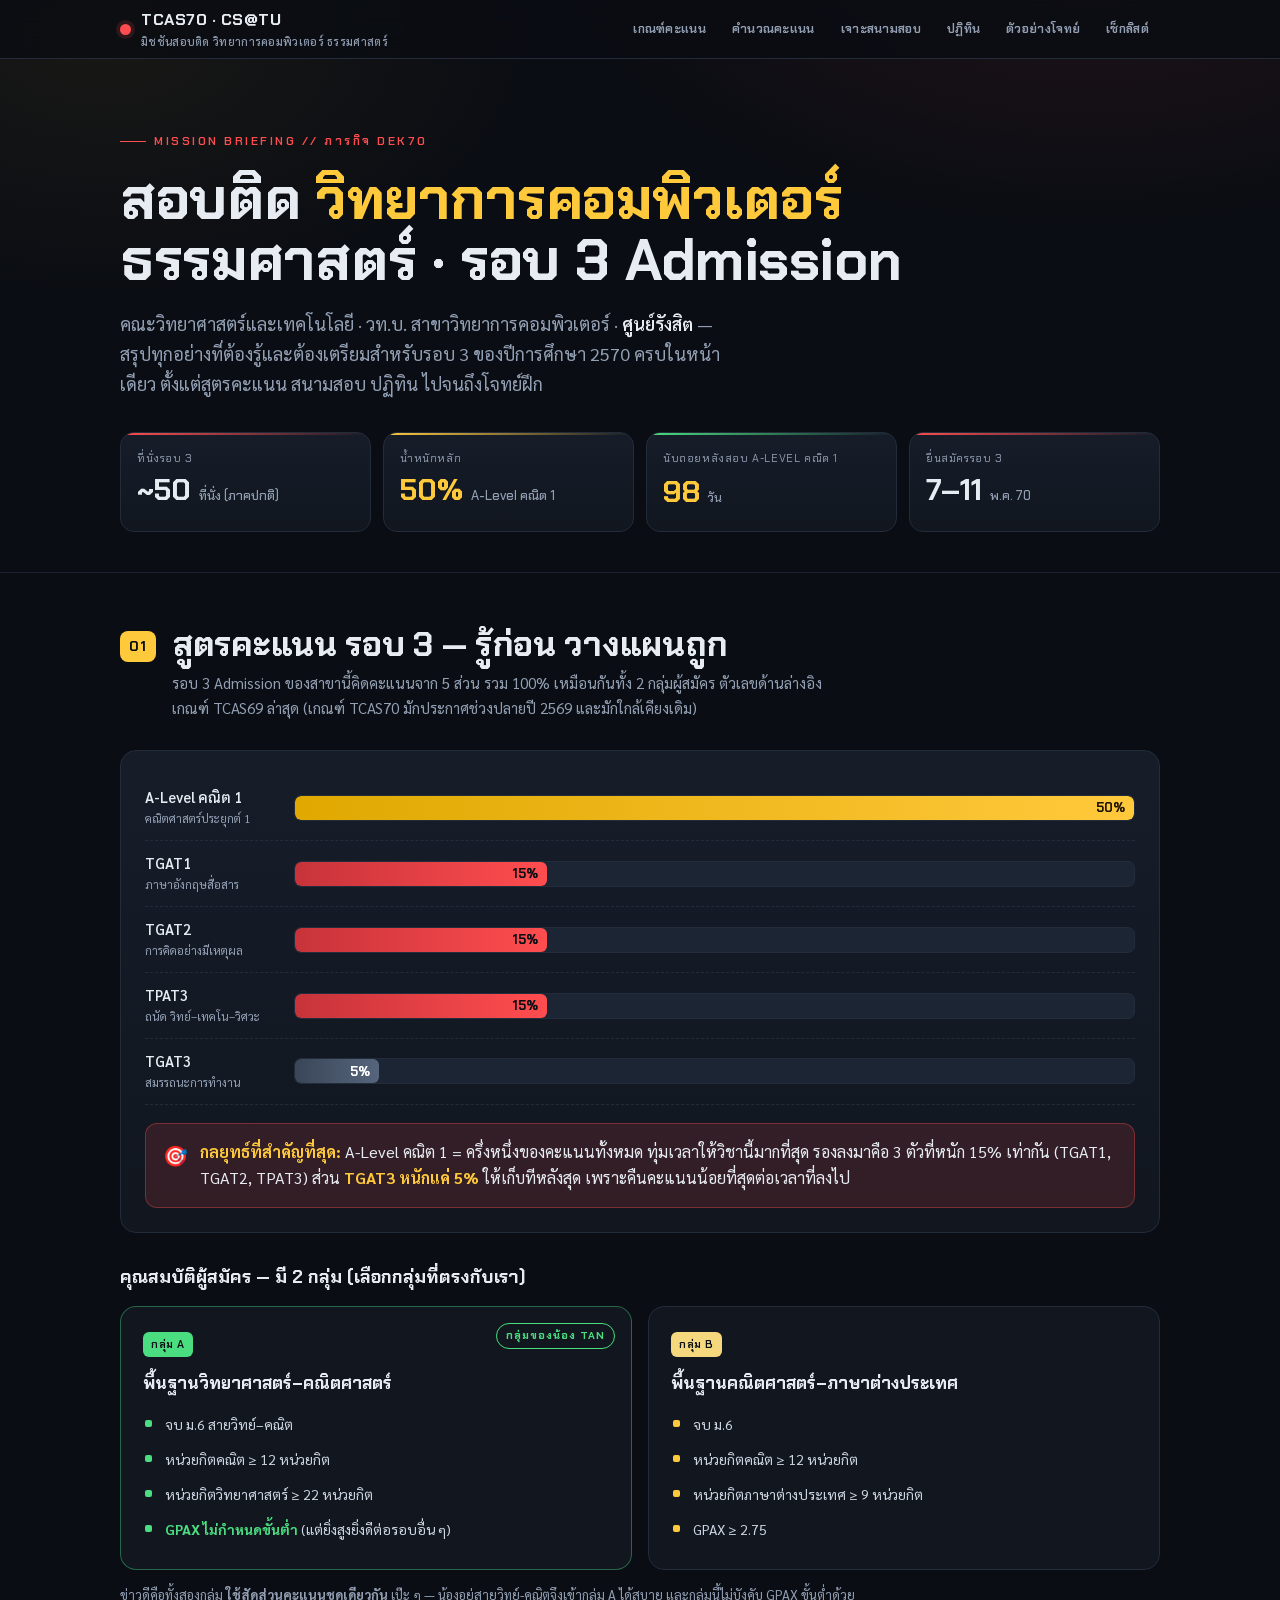
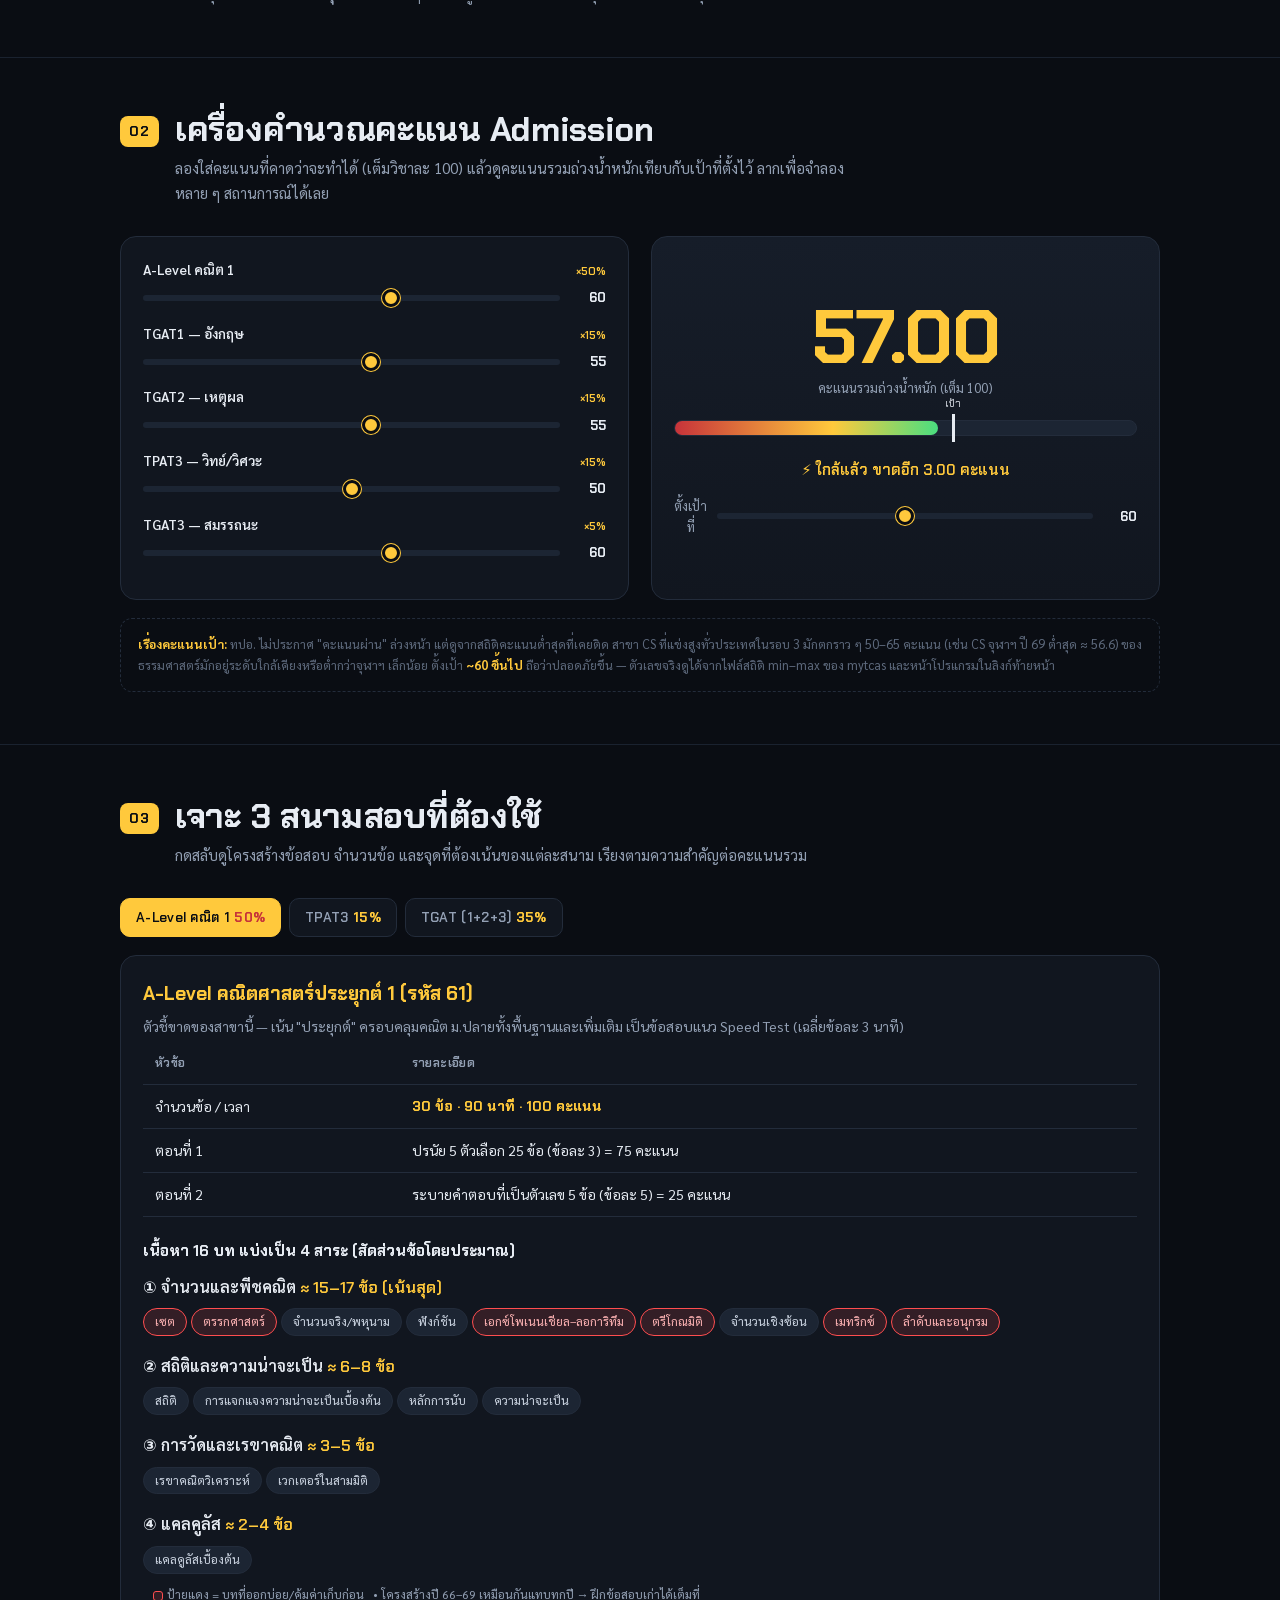
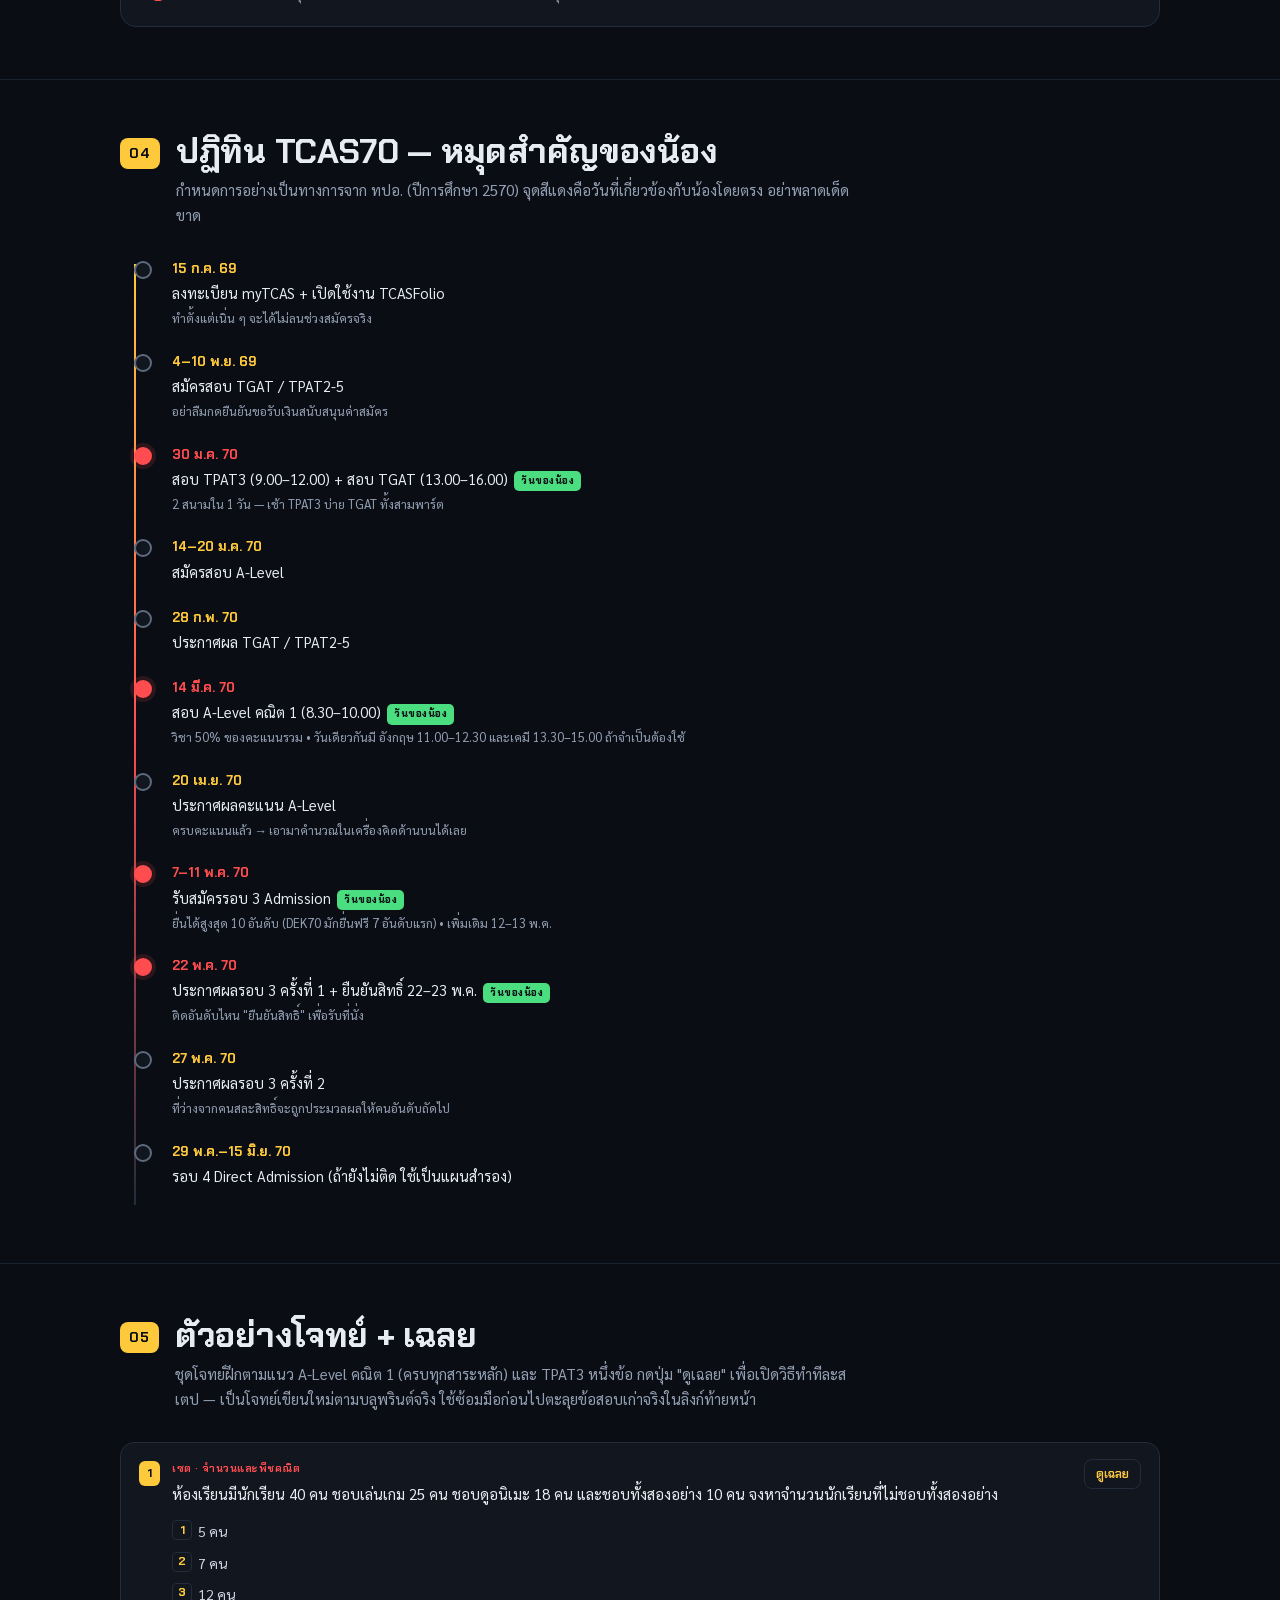
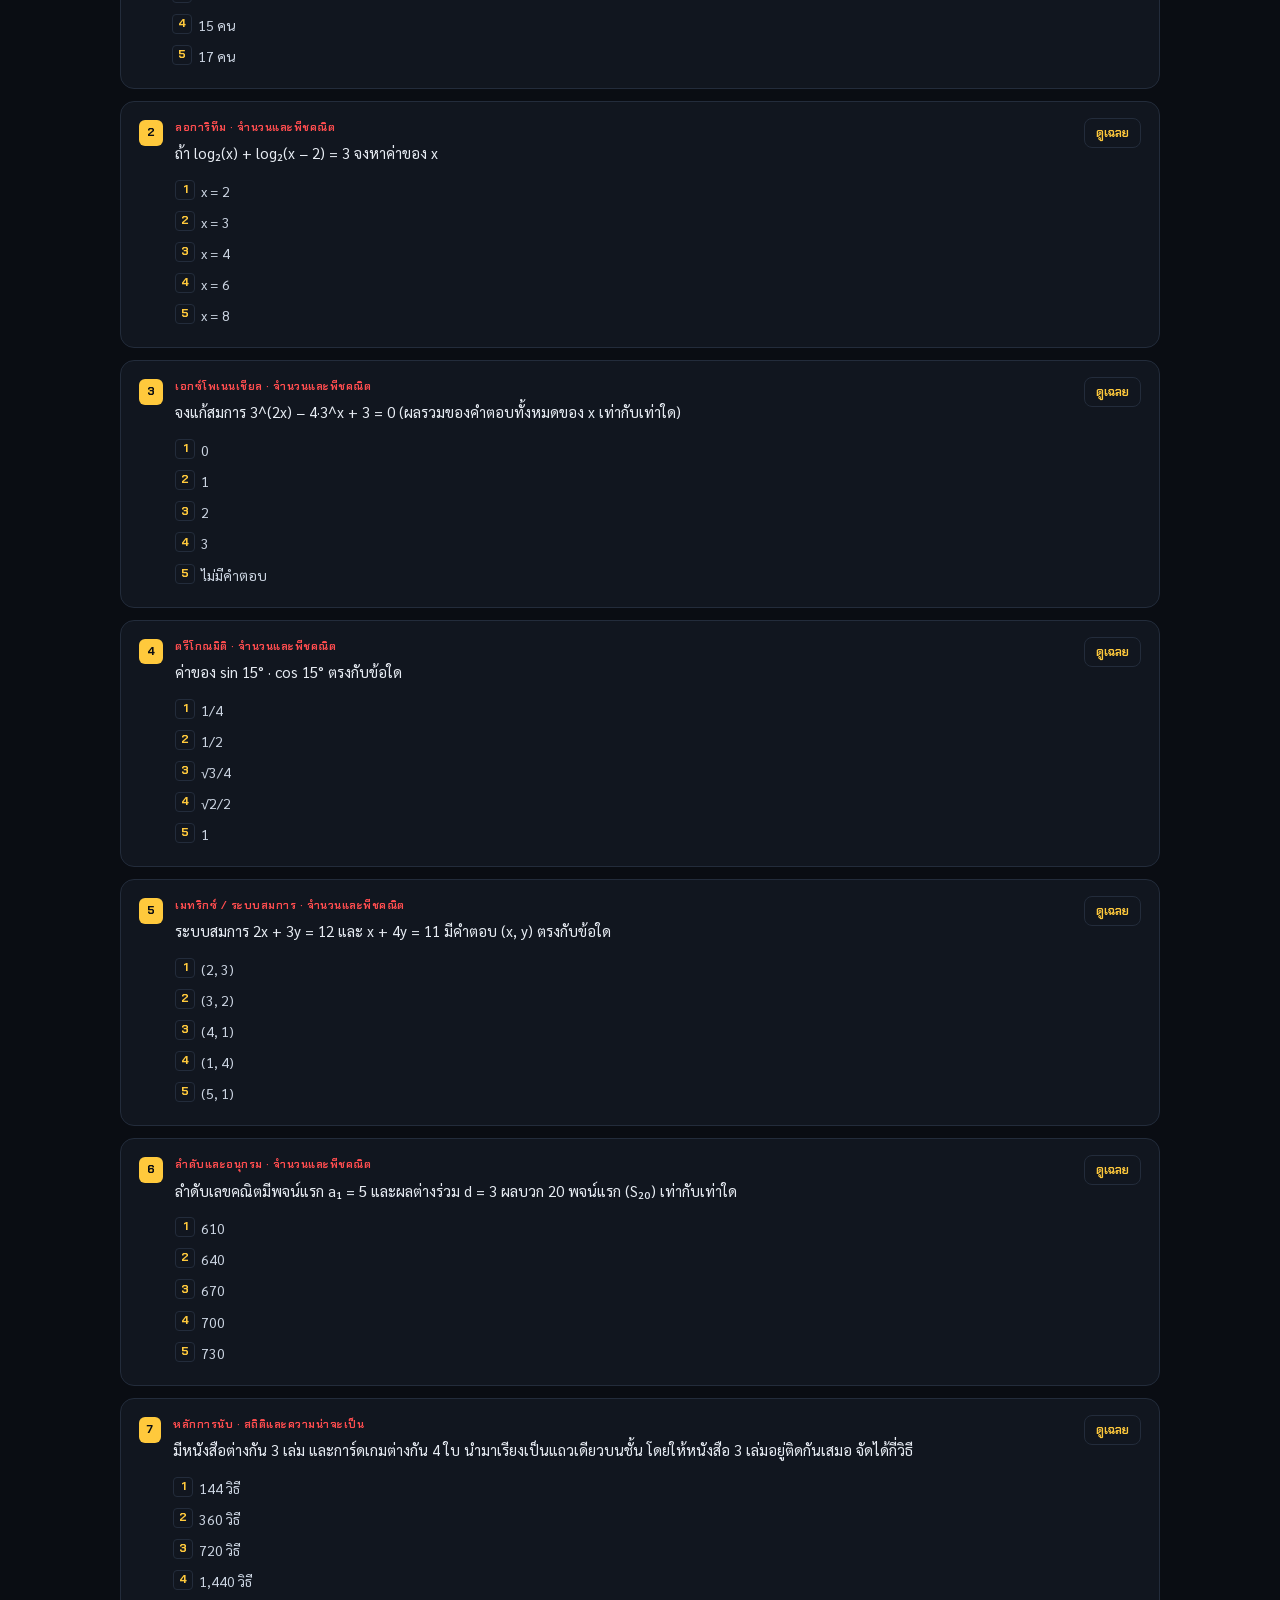
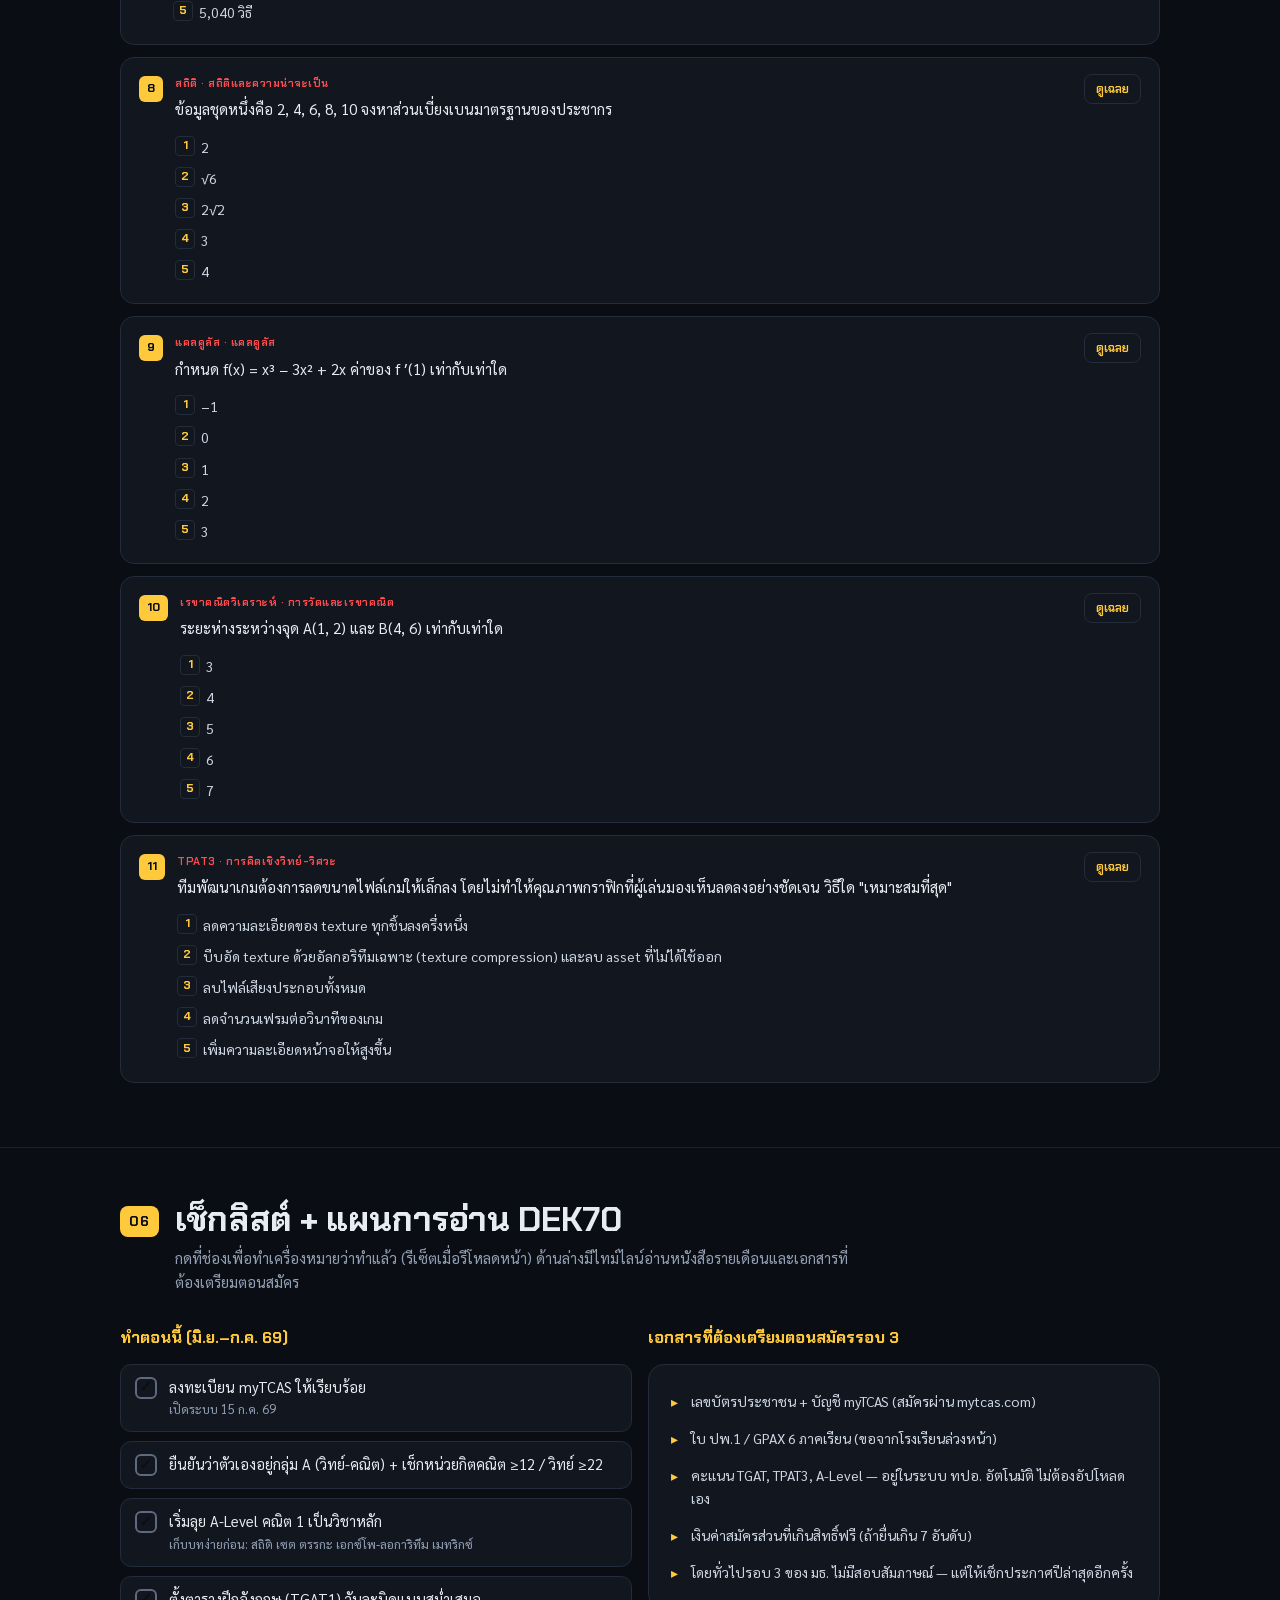
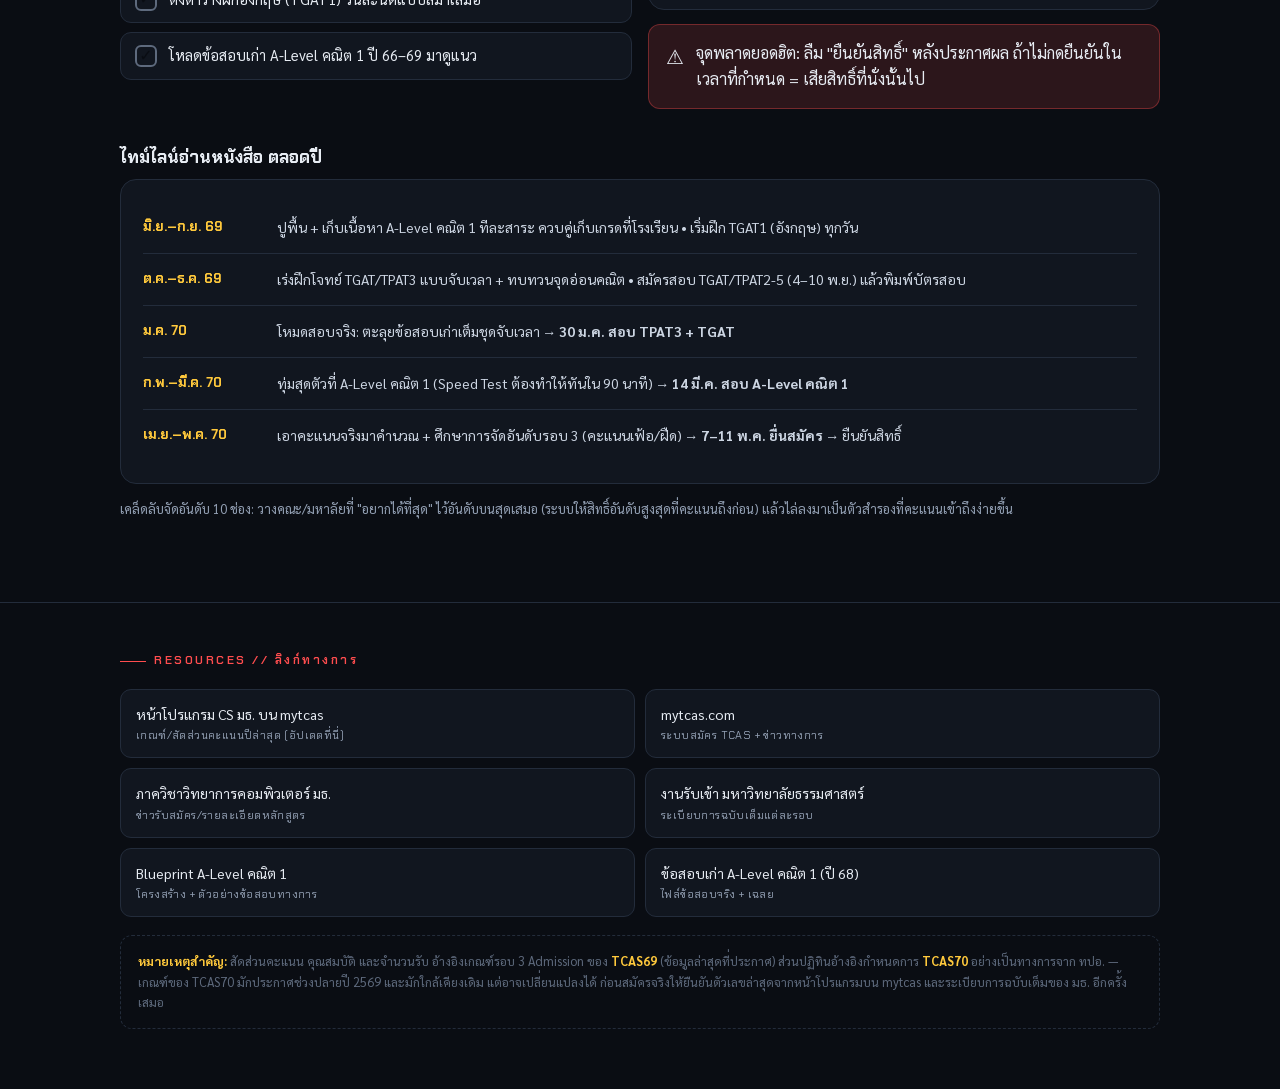
==== cs.html @ 5e738e09 "Add CS TCAS70 guide" ====
<!DOCTYPE html>
<html lang="th">
<head>
<meta charset="UTF-8">
<meta name="viewport" content="width=device-width, initial-scale=1.0, viewport-fit=cover">
<title>ภารกิจ TCAS70 · วิทยาการคอมพิวเตอร์ มธ. รอบ 3 Admission</title>
<link rel="preconnect" href="https://fonts.googleapis.com">
<link rel="preconnect" href="https://fonts.gstatic.com" crossorigin>
<link href="https://fonts.googleapis.com/css2?family=Chakra+Petch:wght@400;500;600;700&family=Sarabun:wght@400;500;600;700&display=swap" rel="stylesheet">
<style>
  :root{
    --ink:#0A0D13; --panel:#11161F; --panel-2:#161D29; --panel-3:#1C2533;
    --line:#232C3B; --line-soft:#1A222F;
    --red:#FF4D4F; --red-deep:#C7333A; --red-dim:rgba(255,77,79,.14);
    --gold:#FFC93C; --gold-soft:#F5D77E; --gold-dim:rgba(255,201,60,.12);
    --green:#4ADE80; --green-dim:rgba(74,222,128,.14);
    --text:#E7ECF3; --muted:#93A0B4; --muted-2:#62708400;
    --muted-line:#5E6A7D;
    --display:'Chakra Petch',system-ui,sans-serif;
    --body:'Sarabun',system-ui,sans-serif;
    --maxw:1080px;
  }
  *{box-sizing:border-box;margin:0;padding:0}
  html{scroll-behavior:smooth}
  body{
    background:var(--ink); color:var(--text); font-family:var(--body);
    line-height:1.65; -webkit-font-smoothing:antialiased; overflow-x:hidden;
    background-image:
      radial-gradient(900px 500px at 85% -8%, rgba(255,77,79,.10), transparent 60%),
      radial-gradient(800px 480px at 8% 4%, rgba(255,201,60,.06), transparent 55%);
    background-attachment:fixed;
  }
  .wrap{max-width:var(--maxw);margin:0 auto;padding:0 20px}
  h1,h2,h3,h4,.dsp{font-family:var(--display)}
  a{color:var(--gold);text-decoration:none}
  a:hover{text-decoration:underline}

  /* ---------- HUD NAV ---------- */
  header.hud{
    position:sticky;top:0;z-index:50;
    background:rgba(10,13,19,.82);backdrop-filter:blur(12px);
    border-bottom:1px solid var(--line);
  }
  .hud-row{display:flex;align-items:center;gap:14px;height:58px}
  .brand{display:flex;align-items:center;gap:10px;font-family:var(--display);font-weight:700;letter-spacing:.5px}
  .brand .dot{width:11px;height:11px;border-radius:50%;background:var(--red);box-shadow:0 0 0 4px var(--red-dim);animation:pulse 2.4s infinite}
  @keyframes pulse{0%,100%{box-shadow:0 0 0 4px var(--red-dim)}50%{box-shadow:0 0 0 8px transparent}}
  .brand small{display:block;font-family:var(--body);font-weight:500;color:var(--muted);font-size:11px;letter-spacing:.3px}
  nav.hud-nav{margin-left:auto;display:flex;gap:4px;overflow-x:auto;scrollbar-width:none}
  nav.hud-nav::-webkit-scrollbar{display:none}
  nav.hud-nav a{
    color:var(--muted);font-family:var(--display);font-size:12.5px;font-weight:600;
    padding:7px 11px;border-radius:8px;white-space:nowrap;letter-spacing:.3px;
  }
  nav.hud-nav a:hover{color:var(--text);background:var(--panel-2);text-decoration:none}

  /* ---------- HERO ---------- */
  .hero{padding:64px 0 40px;position:relative}
  .eyebrow{display:inline-flex;align-items:center;gap:8px;font-family:var(--display);font-size:12px;font-weight:600;letter-spacing:2.5px;color:var(--red);text-transform:uppercase}
  .eyebrow::before{content:"";width:26px;height:1px;background:var(--red)}
  .hero h1{font-size:clamp(30px,6.4vw,58px);font-weight:700;line-height:1.05;margin:18px 0 0;letter-spacing:-.5px}
  .hero h1 .hl{color:var(--gold)}
  .hero .lede{color:var(--muted);font-size:clamp(15px,2.4vw,18px);max-width:620px;margin-top:18px}
  .hero .lede b{color:var(--text);font-weight:600}

  .statbar{display:grid;grid-template-columns:repeat(4,1fr);gap:12px;margin-top:34px}
  .stat{background:linear-gradient(180deg,var(--panel-2),var(--panel));border:1px solid var(--line);border-radius:14px;padding:16px 16px 14px;position:relative;overflow:hidden}
  .stat::after{content:"";position:absolute;inset:0 0 auto 0;height:2px;background:linear-gradient(90deg,var(--red),transparent)}
  .stat .k{font-family:var(--display);font-size:11px;letter-spacing:.6px;color:var(--muted);text-transform:uppercase}
  .stat .v{font-family:var(--display);font-weight:700;font-size:clamp(20px,3.4vw,30px);line-height:1.1;margin-top:6px}
  .stat .v small{font-size:13px;color:var(--muted);font-weight:500}
  .stat.gold .v{color:var(--gold)} .stat.gold::after{background:linear-gradient(90deg,var(--gold),transparent)}
  .stat.green .v{color:var(--green)} .stat.green::after{background:linear-gradient(90deg,var(--green),transparent)}
  .cd{display:flex;gap:6px;align-items:baseline;font-family:var(--display);font-weight:700;font-size:clamp(20px,3.4vw,30px);color:var(--gold)}
  .cd small{font-size:12px;color:var(--muted);font-weight:500}

  /* ---------- SECTIONS ---------- */
  section.mod{padding:52px 0;border-top:1px solid var(--line-soft)}
  .mod-head{display:flex;align-items:flex-start;gap:16px;margin-bottom:30px}
  .mod-no{font-family:var(--display);font-weight:700;font-size:14px;color:var(--ink);background:var(--gold);border-radius:8px;padding:4px 9px;letter-spacing:1px;flex:none;margin-top:6px}
  .mod-head h2{font-size:clamp(22px,4.2vw,34px);font-weight:700;line-height:1.12;letter-spacing:-.3px}
  .mod-head p{color:var(--muted);margin-top:8px;font-size:15px;max-width:680px}

  /* cards */
  .card{background:var(--panel);border:1px solid var(--line);border-radius:16px;padding:22px}
  .grid2{display:grid;grid-template-columns:1fr 1fr;gap:16px}
  .grid3{display:grid;grid-template-columns:repeat(3,1fr);gap:16px}

  /* weight bars */
  .formula{background:linear-gradient(180deg,var(--panel-2),var(--panel));border:1px solid var(--line);border-radius:16px;padding:24px}
  .wrow{display:flex;align-items:center;gap:14px;padding:11px 0;border-bottom:1px dashed var(--line)}
  .wrow:last-child{border-bottom:0}
  .wlabel{flex:none;width:135px}
  .wlabel .t{font-weight:600;font-size:14.5px}
  .wlabel .s{font-size:11.5px;color:var(--muted)}
  .wtrack{flex:1;height:26px;background:var(--panel-3);border-radius:7px;overflow:hidden;position:relative;border:1px solid var(--line)}
  .wfill{height:100%;border-radius:6px;display:flex;align-items:center;justify-content:flex-end;padding-right:9px;font-family:var(--display);font-weight:700;font-size:13px;color:var(--ink);min-width:34px;transition:width .9s cubic-bezier(.2,.8,.2,1)}
  .wfill.red{background:linear-gradient(90deg,var(--red-deep),var(--red))}
  .wfill.gold{background:linear-gradient(90deg,#E0A800,var(--gold));color:#211800}
  .wfill.dim{background:linear-gradient(90deg,#3A4658,#56657c);color:#fff}
  .pin-insight{margin-top:18px;background:var(--red-dim);border:1px solid rgba(255,77,79,.35);border-radius:12px;padding:15px 17px;display:flex;gap:12px;align-items:flex-start}
  .pin-insight .ic{flex:none;font-size:20px}
  .pin-insight b{color:var(--gold)}

  .path{position:relative;overflow:hidden}
  .path .tag{font-family:var(--display);font-size:11px;font-weight:600;letter-spacing:.5px;color:var(--ink);background:var(--gold-soft);border-radius:6px;padding:3px 8px;display:inline-block}
  .path.you{border-color:rgba(74,222,128,.4)}
  .path.you .tag{background:var(--green)}
  .path h4{font-size:17px;margin:12px 0 4px}
  .path ul{list-style:none;margin-top:10px;font-size:14px}
  .path li{padding:6px 0 6px 22px;position:relative;color:#cdd6e3}
  .path li::before{content:"";position:absolute;left:2px;top:13px;width:7px;height:7px;border-radius:2px;background:var(--gold)}
  .path.you li::before{background:var(--green)}
  .badge-you{position:absolute;top:16px;right:16px;font-family:var(--display);font-size:10.5px;font-weight:700;letter-spacing:1px;color:var(--green);border:1px solid var(--green);border-radius:20px;padding:3px 9px}

  /* calculator */
  .calc{display:grid;grid-template-columns:1fr 1fr;gap:22px}
  .calc .inputs .field{margin-bottom:14px}
  .calc label{display:flex;justify-content:space-between;align-items:baseline;font-size:13.5px;font-weight:600;margin-bottom:6px}
  .calc label .w{font-family:var(--display);font-size:11px;color:var(--gold);font-weight:600}
  .calc input[type=range]{-webkit-appearance:none;width:100%;height:6px;border-radius:6px;background:var(--panel-3);outline:none}
  .calc input[type=range]::-webkit-slider-thumb{-webkit-appearance:none;width:18px;height:18px;border-radius:50%;background:var(--gold);border:3px solid var(--ink);cursor:pointer;box-shadow:0 0 0 1px var(--gold)}
  .calc input[type=range]::-moz-range-thumb{width:18px;height:18px;border-radius:50%;background:var(--gold);border:3px solid var(--ink);cursor:pointer}
  .calc .valnum{font-family:var(--display);font-weight:700;color:var(--text);min-width:34px;text-align:right;font-size:13px}
  .gauge{background:linear-gradient(180deg,var(--panel-2),var(--panel));border:1px solid var(--line);border-radius:16px;padding:22px;display:flex;flex-direction:column;justify-content:center;text-align:center}
  .gauge .score{font-family:var(--display);font-weight:700;font-size:clamp(46px,9vw,76px);line-height:1;letter-spacing:-1px}
  .gauge .score.s-low{color:var(--red)} .gauge .score.s-mid{color:var(--gold)} .gauge .score.s-hi{color:var(--green)}
  .gauge .of{color:var(--muted);font-size:13px;margin-top:2px}
  .bar-target{margin:22px 0 8px;height:16px;border-radius:9px;background:var(--panel-3);position:relative;border:1px solid var(--line);overflow:visible}
  .bar-target .fill{height:100%;border-radius:8px;background:linear-gradient(90deg,var(--red-deep),var(--gold) 60%,var(--green));transition:width .4s ease}
  .bar-target .tmark{position:absolute;top:-7px;bottom:-7px;width:3px;background:var(--text);transition:left .3s ease}
  .bar-target .tmark::after{content:"เป้า";position:absolute;top:-18px;left:50%;transform:translateX(-50%);font-family:var(--display);font-size:10px;color:var(--text);white-space:nowrap}
  .verdict{font-family:var(--display);font-weight:600;font-size:15px;margin-top:14px}
  .target-set{display:flex;align-items:center;gap:10px;justify-content:center;margin-top:12px;font-size:13px;color:var(--muted)}
  .target-set input{width:120px}

  /* exam tabs */
  .tabs{display:flex;gap:8px;flex-wrap:wrap;margin-bottom:18px}
  .tab{font-family:var(--display);font-weight:600;font-size:13.5px;letter-spacing:.3px;padding:10px 15px;border-radius:10px;border:1px solid var(--line);background:var(--panel);color:var(--muted);cursor:pointer;transition:.15s}
  .tab .pct{color:var(--gold);font-weight:700}
  .tab.active{background:var(--gold);color:var(--ink);border-color:var(--gold)}
  .tab.active .pct{color:var(--red-deep)}
  .tabpanel{display:none;animation:fade .35s ease}
  .tabpanel.active{display:block}
  @keyframes fade{from{opacity:0;transform:translateY(6px)}to{opacity:1;transform:none}}

  table.spec{width:100%;border-collapse:collapse;font-size:14px;margin-top:6px}
  table.spec th,table.spec td{text-align:left;padding:10px 12px;border-bottom:1px solid var(--line)}
  table.spec th{font-family:var(--display);font-size:12px;letter-spacing:.4px;color:var(--muted);text-transform:uppercase;font-weight:600}
  table.spec td.num{font-family:var(--display);font-weight:700;color:var(--gold);white-space:nowrap}
  .chip{display:inline-block;font-size:12px;background:var(--panel-3);border:1px solid var(--line);border-radius:20px;padding:3px 11px;margin:3px 4px 3px 0;color:#cdd6e3}
  .chip.hot{border-color:var(--red);color:#ffb4b5;background:var(--red-dim)}
  .legend{font-size:12px;color:var(--muted);margin-top:8px}
  .legend .sw{display:inline-block;width:10px;height:10px;border-radius:3px;vertical-align:middle;margin:0 4px 0 10px}

  /* timeline */
  .tl{position:relative;margin-top:6px;padding-left:8px}
  .tl::before{content:"";position:absolute;left:14px;top:6px;bottom:6px;width:2px;background:linear-gradient(180deg,var(--gold),var(--red),var(--line))}
  .tli{position:relative;padding:0 0 22px 44px}
  .tli .dot{position:absolute;left:6px;top:3px;width:18px;height:18px;border-radius:50%;background:var(--panel);border:2px solid var(--muted-line)}
  .tli.key .dot{background:var(--red);border-color:var(--red);box-shadow:0 0 0 4px var(--red-dim)}
  .tli .date{font-family:var(--display);font-weight:700;font-size:13.5px;color:var(--gold)}
  .tli.key .date{color:var(--red)}
  .tli .ev{font-size:14.5px;margin-top:2px}
  .tli .ev .me{display:inline-block;font-family:var(--display);font-size:10px;font-weight:700;letter-spacing:.5px;color:var(--ink);background:var(--green);border-radius:5px;padding:2px 7px;margin-left:6px;vertical-align:middle}
  .tli .sub{font-size:12.5px;color:var(--muted);margin-top:2px}

  /* problems */
  .q{background:var(--panel);border:1px solid var(--line);border-radius:14px;margin-bottom:12px;overflow:hidden}
  .q-top{display:flex;gap:12px;align-items:flex-start;padding:16px 18px;cursor:pointer}
  .q-no{font-family:var(--display);font-weight:700;font-size:12px;color:var(--ink);background:var(--gold);border-radius:6px;padding:3px 8px;flex:none;margin-top:2px}
  .q-body{flex:1}
  .q-topic{font-family:var(--display);font-size:11px;letter-spacing:.5px;color:var(--red);text-transform:uppercase;font-weight:600}
  .q-text{font-size:15px;margin-top:5px;color:var(--text)}
  .q-text .math{font-family:var(--display);font-weight:500}
  .q-choices{list-style:none;margin-top:10px;font-size:14px}
  .q-choices li{padding:4px 0 4px 26px;position:relative;color:#cdd6e3}
  .q-choices li::before{content:attr(data-c);position:absolute;left:0;top:4px;font-family:var(--display);font-weight:700;color:var(--gold);font-size:12px;border:1px solid var(--line);border-radius:4px;width:18px;height:18px;display:flex;align-items:center;justify-content:center}
  .q-toggle{flex:none;font-family:var(--display);font-size:12px;font-weight:600;color:var(--gold);border:1px solid var(--line);border-radius:8px;padding:6px 11px;background:transparent;cursor:pointer;white-space:nowrap}
  .q-sol{display:none;padding:0 18px 18px 18px}
  .q-sol.open{display:block}
  .q-sol .ans{background:var(--green-dim);border:1px solid rgba(74,222,128,.4);border-radius:10px;padding:13px 15px;font-size:14.5px}
  .q-sol .ans b{color:var(--green)}
  .q-sol .work{font-size:14px;color:#cdd6e3;margin-top:10px}
  .q-sol .work .step{padding:4px 0;border-bottom:1px dashed var(--line-soft)}
  .q-sol .work .math{font-family:var(--display);color:var(--text)}

  /* checklist */
  .ck{list-style:none}
  .ck li{display:flex;gap:12px;align-items:flex-start;padding:11px 14px;border:1px solid var(--line);border-radius:11px;margin-bottom:9px;background:var(--panel);cursor:pointer;transition:.15s}
  .ck li:hover{border-color:var(--muted-line)}
  .ck .box{flex:none;width:22px;height:22px;border-radius:6px;border:2px solid var(--muted-line);margin-top:1px;display:flex;align-items:center;justify-content:center;font-family:var(--display);font-weight:700;color:var(--ink);transition:.15s}
  .ck li.done .box{background:var(--green);border-color:var(--green)}
  .ck li.done .txt{color:var(--muted);text-decoration:line-through}
  .ck .txt{font-size:14.5px}
  .ck .txt small{display:block;color:var(--muted);font-size:12.5px;text-decoration:none}

  .plan-row{display:flex;gap:14px;padding:14px 0;border-bottom:1px solid var(--line)}
  .plan-row:last-child{border-bottom:0}
  .plan-when{flex:none;width:120px;font-family:var(--display);font-weight:700;font-size:13.5px;color:var(--gold)}
  .plan-what{font-size:14px;color:#cdd6e3}

  .docs li{font-size:14px;color:#cdd6e3;padding:7px 0 7px 24px;position:relative;list-style:none}
  .docs li::before{content:"▸";position:absolute;left:4px;color:var(--gold)}

  /* footer */
  footer{border-top:1px solid var(--line);padding:40px 0 60px;margin-top:30px}
  .links{display:grid;grid-template-columns:repeat(2,1fr);gap:10px;margin:18px 0}
  .links a{display:block;background:var(--panel);border:1px solid var(--line);border-radius:11px;padding:13px 15px;color:var(--text);font-size:14px;transition:.15s}
  .links a:hover{border-color:var(--gold);text-decoration:none;background:var(--panel-2)}
  .links a span{display:block;font-family:var(--display);font-size:11px;color:var(--muted);letter-spacing:.4px}
  .disclaimer{font-size:12.5px;color:var(--muted-line);border:1px dashed var(--line);border-radius:12px;padding:15px 17px;margin-top:6px}
  .disclaimer b{color:var(--gold)}

  .section-note{font-size:13px;color:var(--muted);margin-top:14px}

  @media(max-width:780px){
    .statbar{grid-template-columns:1fr 1fr}
    .grid2,.grid3,.calc{grid-template-columns:1fr}
    .wlabel{width:108px}
    .mod-head{gap:11px}
    .plan-when{width:92px}
    nav.hud-nav{display:none}
  }
</style>
</head>
<body>

<!-- ===== HUD NAV ===== -->
<header class="hud">
  <div class="wrap hud-row">
    <div class="brand"><span class="dot"></span>
      <div>TCAS70 · CS@TU<small>มิชชันสอบติด วิทยาการคอมพิวเตอร์ ธรรมศาสตร์</small></div>
    </div>
    <nav class="hud-nav">
      <a href="#formula">เกณฑ์คะแนน</a>
      <a href="#calc">คำนวณคะแนน</a>
      <a href="#exams">เจาะสนามสอบ</a>
      <a href="#timeline">ปฏิทิน</a>
      <a href="#problems">ตัวอย่างโจทย์</a>
      <a href="#prep">เช็กลิสต์</a>
    </nav>
  </div>
</header>

<!-- ===== HERO ===== -->
<div class="wrap">
  <section class="hero">
    <span class="eyebrow">Mission Briefing // ภารกิจ DEK70</span>
    <h1>สอบติด <span class="hl">วิทยาการคอมพิวเตอร์</span><br>ธรรมศาสตร์ · รอบ 3 Admission</h1>
    <p class="lede">คณะวิทยาศาสตร์และเทคโนโลยี · วท.บ. สาขาวิทยาการคอมพิวเตอร์ · <b>ศูนย์รังสิต</b> — สรุปทุกอย่างที่ต้องรู้และต้องเตรียมสำหรับรอบ 3 ของปีการศึกษา 2570 ครบในหน้าเดียว ตั้งแต่สูตรคะแนน สนามสอบ ปฏิทิน ไปจนถึงโจทย์ฝึก</p>

    <div class="statbar">
      <div class="stat">
        <div class="k">ที่นั่งรอบ 3</div>
        <div class="v">~50 <small>ที่นั่ง (ภาคปกติ)</small></div>
      </div>
      <div class="stat gold">
        <div class="k">น้ำหนักหลัก</div>
        <div class="v">50% <small>A-Level คณิต 1</small></div>
      </div>
      <div class="stat green">
        <div class="k">นับถอยหลังสอบ A-Level คณิต 1</div>
        <div class="cd" id="countdown"><span id="cd-days">—</span><small>วัน</small></div>
      </div>
      <div class="stat">
        <div class="k">ยื่นสมัครรอบ 3</div>
        <div class="v">7–11 <small>พ.ค. 70</small></div>
      </div>
    </div>
  </section>
</div>

<!-- ===== 01 FORMULA ===== -->
<section class="mod" id="formula">
  <div class="wrap">
    <div class="mod-head">
      <div class="mod-no">01</div>
      <div>
        <h2>สูตรคะแนน รอบ 3 — รู้ก่อน วางแผนถูก</h2>
        <p>รอบ 3 Admission ของสาขานี้คิดคะแนนจาก 5 ส่วน รวม 100% เหมือนกันทั้ง 2 กลุ่มผู้สมัคร ตัวเลขด้านล่างอิงเกณฑ์ TCAS69 ล่าสุด (เกณฑ์ TCAS70 มักประกาศช่วงปลายปี 2569 และมักใกล้เคียงเดิม)</p>
      </div>
    </div>

    <div class="formula">
      <div class="wrow">
        <div class="wlabel"><div class="t">A-Level คณิต 1</div><div class="s">คณิตศาสตร์ประยุกต์ 1</div></div>
        <div class="wtrack"><div class="wfill gold" style="width:100%">50%</div></div>
      </div>
      <div class="wrow">
        <div class="wlabel"><div class="t">TGAT1</div><div class="s">ภาษาอังกฤษสื่อสาร</div></div>
        <div class="wtrack"><div class="wfill red" style="width:30%">15%</div></div>
      </div>
      <div class="wrow">
        <div class="wlabel"><div class="t">TGAT2</div><div class="s">การคิดอย่างมีเหตุผล</div></div>
        <div class="wtrack"><div class="wfill red" style="width:30%">15%</div></div>
      </div>
      <div class="wrow">
        <div class="wlabel"><div class="t">TPAT3</div><div class="s">ถนัด วิทย์–เทคโน–วิศวะ</div></div>
        <div class="wtrack"><div class="wfill red" style="width:30%">15%</div></div>
      </div>
      <div class="wrow">
        <div class="wlabel"><div class="t">TGAT3</div><div class="s">สมรรถนะการทำงาน</div></div>
        <div class="wtrack"><div class="wfill dim" style="width:10%">5%</div></div>
      </div>

      <div class="pin-insight">
        <div class="ic">🎯</div>
        <div><b>กลยุทธ์ที่สำคัญที่สุด:</b> A-Level คณิต 1 = ครึ่งหนึ่งของคะแนนทั้งหมด ทุ่มเวลาให้วิชานี้มากที่สุด รองลงมาคือ 3 ตัวที่หนัก 15% เท่ากัน (TGAT1, TGAT2, TPAT3) ส่วน <b>TGAT3 หนักแค่ 5%</b> ให้เก็บทีหลังสุด เพราะคืนคะแนนน้อยที่สุดต่อเวลาที่ลงไป</div>
      </div>
    </div>

    <h3 style="margin:30px 0 14px;font-size:18px">คุณสมบัติผู้สมัคร — มี 2 กลุ่ม (เลือกกลุ่มที่ตรงกับเรา)</h3>
    <div class="grid2">
      <div class="card path you">
        <span class="badge-you">กลุ่มของน้อง TAN</span>
        <span class="tag">กลุ่ม A</span>
        <h4>พื้นฐานวิทยาศาสตร์–คณิตศาสตร์</h4>
        <ul>
          <li>จบ ม.6 สายวิทย์–คณิต</li>
          <li>หน่วยกิตคณิต ≥ 12 หน่วยกิต</li>
          <li>หน่วยกิตวิทยาศาสตร์ ≥ 22 หน่วยกิต</li>
          <li><b style="color:var(--green)">GPAX ไม่กำหนดขั้นต่ำ</b> (แต่ยิ่งสูงยิ่งดีต่อรอบอื่น ๆ)</li>
        </ul>
      </div>
      <div class="card path">
        <span class="tag">กลุ่ม B</span>
        <h4>พื้นฐานคณิตศาสตร์–ภาษาต่างประเทศ</h4>
        <ul>
          <li>จบ ม.6</li>
          <li>หน่วยกิตคณิต ≥ 12 หน่วยกิต</li>
          <li>หน่วยกิตภาษาต่างประเทศ ≥ 9 หน่วยกิต</li>
          <li>GPAX ≥ 2.75</li>
        </ul>
      </div>
    </div>
    <p class="section-note">ข่าวดีคือทั้งสองกลุ่ม <b>ใช้สัดส่วนคะแนนชุดเดียวกัน</b> เป๊ะ ๆ — น้องอยู่สายวิทย์-คณิตจึงเข้ากลุ่ม A ได้สบาย และกลุ่มนี้ไม่บังคับ GPAX ขั้นต่ำด้วย</p>
  </div>
</section>

<!-- ===== 02 CALCULATOR ===== -->
<section class="mod" id="calc">
  <div class="wrap">
    <div class="mod-head">
      <div class="mod-no">02</div>
      <div>
        <h2>เครื่องคำนวณคะแนน Admission</h2>
        <p>ลองใส่คะแนนที่คาดว่าจะทำได้ (เต็มวิชาละ 100) แล้วดูคะแนนรวมถ่วงน้ำหนักเทียบกับเป้าที่ตั้งไว้ ลากเพื่อจำลองหลาย ๆ สถานการณ์ได้เลย</p>
      </div>
    </div>

    <div class="calc">
      <div class="inputs card">
        <div class="field">
          <label>A-Level คณิต 1 <span class="w">×50%</span></label>
          <div style="display:flex;gap:12px;align-items:center">
            <input type="range" min="0" max="100" value="60" id="i_math" oninput="calc()">
            <span class="valnum" id="v_math">60</span>
          </div>
        </div>
        <div class="field">
          <label>TGAT1 — อังกฤษ <span class="w">×15%</span></label>
          <div style="display:flex;gap:12px;align-items:center">
            <input type="range" min="0" max="100" value="55" id="i_t1" oninput="calc()">
            <span class="valnum" id="v_t1">55</span>
          </div>
        </div>
        <div class="field">
          <label>TGAT2 — เหตุผล <span class="w">×15%</span></label>
          <div style="display:flex;gap:12px;align-items:center">
            <input type="range" min="0" max="100" value="55" id="i_t2" oninput="calc()">
            <span class="valnum" id="v_t2">55</span>
          </div>
        </div>
        <div class="field">
          <label>TPAT3 — วิทย์/วิศวะ <span class="w">×15%</span></label>
          <div style="display:flex;gap:12px;align-items:center">
            <input type="range" min="0" max="100" value="50" id="i_p3" oninput="calc()">
            <span class="valnum" id="v_p3">50</span>
          </div>
        </div>
        <div class="field">
          <label>TGAT3 — สมรรถนะ <span class="w">×5%</span></label>
          <div style="display:flex;gap:12px;align-items:center">
            <input type="range" min="0" max="100" value="60" id="i_t3" oninput="calc()">
            <span class="valnum" id="v_t3">60</span>
          </div>
        </div>
      </div>

      <div class="gauge">
        <div class="score s-mid" id="g_score">0.00</div>
        <div class="of">คะแนนรวมถ่วงน้ำหนัก (เต็ม 100)</div>
        <div class="bar-target">
          <div class="fill" id="g_fill" style="width:0%"></div>
          <div class="tmark" id="g_tmark" style="left:60%"></div>
        </div>
        <div class="verdict" id="g_verdict">—</div>
        <div class="target-set">
          ตั้งเป้าที่ <input type="range" min="40" max="80" value="60" id="i_target" oninput="calc()">
          <span class="valnum" id="v_target">60</span>
        </div>
      </div>
    </div>

    <div class="disclaimer" style="margin-top:18px">
      <b>เรื่องคะแนนเป้า:</b> ทปอ. ไม่ประกาศ "คะแนนผ่าน" ล่วงหน้า แต่ดูจากสถิติคะแนนต่ำสุดที่เคยติด สาขา CS ที่แข่งสูงทั่วประเทศในรอบ 3 มักตกราว ๆ 50–65 คะแนน (เช่น CS จุฬาฯ ปี 69 ต่ำสุด ≈ 56.6) ของธรรมศาสตร์มักอยู่ระดับใกล้เคียงหรือต่ำกว่าจุฬาฯ เล็กน้อย ตั้งเป้า <b>~60 ขึ้นไป</b> ถือว่าปลอดภัยขึ้น — ตัวเลขจริงดูได้จากไฟล์สถิติ min–max ของ mytcas และหน้าโปรแกรมในลิงก์ท้ายหน้า
    </div>
  </div>
</section>

<!-- ===== 03 EXAMS ===== -->
<section class="mod" id="exams">
  <div class="wrap">
    <div class="mod-head">
      <div class="mod-no">03</div>
      <div>
        <h2>เจาะ 3 สนามสอบที่ต้องใช้</h2>
        <p>กดสลับดูโครงสร้างข้อสอบ จำนวนข้อ และจุดที่ต้องเน้นของแต่ละสนาม เรียงตามความสำคัญต่อคะแนนรวม</p>
      </div>
    </div>

    <div class="tabs">
      <button class="tab active" data-t="math">A-Level คณิต 1 <span class="pct">50%</span></button>
      <button class="tab" data-t="tpat3">TPAT3 <span class="pct">15%</span></button>
      <button class="tab" data-t="tgat">TGAT (1+2+3) <span class="pct">35%</span></button>
    </div>

    <!-- MATH PANEL -->
    <div class="tabpanel active" data-p="math">
      <div class="card">
        <h3 style="font-size:19px;color:var(--gold)">A-Level คณิตศาสตร์ประยุกต์ 1 (รหัส 61)</h3>
        <p style="color:var(--muted);margin-top:6px;font-size:14px">ตัวชี้ขาดของสาขานี้ — เน้น "ประยุกต์" ครอบคลุมคณิต ม.ปลายทั้งพื้นฐานและเพิ่มเติม เป็นข้อสอบแนว Speed Test (เฉลี่ยข้อละ 3 นาที)</p>
        <table class="spec">
          <tr><th>หัวข้อ</th><th>รายละเอียด</th></tr>
          <tr><td>จำนวนข้อ / เวลา</td><td class="num">30 ข้อ · 90 นาที · 100 คะแนน</td></tr>
          <tr><td>ตอนที่ 1</td><td>ปรนัย 5 ตัวเลือก 25 ข้อ (ข้อละ 3) = 75 คะแนน</td></tr>
          <tr><td>ตอนที่ 2</td><td>ระบายคำตอบที่เป็นตัวเลข 5 ข้อ (ข้อละ 5) = 25 คะแนน</td></tr>
        </table>

        <h4 style="font-family:var(--display);margin:22px 0 6px;font-size:15px">เนื้อหา 16 บท แบ่งเป็น 4 สาระ (สัดส่วนข้อโดยประมาณ)</h4>
        <div style="margin-top:10px">
          <div style="font-weight:600;margin:10px 0 4px">① จำนวนและพีชคณิต <span style="color:var(--gold);font-family:var(--display)">≈ 15–17 ข้อ (เน้นสุด)</span></div>
          <span class="chip hot">เซต</span><span class="chip hot">ตรรกศาสตร์</span><span class="chip">จำนวนจริง/พหุนาม</span><span class="chip">ฟังก์ชัน</span><span class="chip hot">เอกซ์โพเนนเชียล–ลอการิทึม</span><span class="chip hot">ตรีโกณมิติ</span><span class="chip">จำนวนเชิงซ้อน</span><span class="chip hot">เมทริกซ์</span><span class="chip hot">ลำดับและอนุกรม</span>
          <div style="font-weight:600;margin:14px 0 4px">② สถิติและความน่าจะเป็น <span style="color:var(--gold);font-family:var(--display)">≈ 6–8 ข้อ</span></div>
          <span class="chip">สถิติ</span><span class="chip">การแจกแจงความน่าจะเป็นเบื้องต้น</span><span class="chip">หลักการนับ</span><span class="chip">ความน่าจะเป็น</span>
          <div style="font-weight:600;margin:14px 0 4px">③ การวัดและเรขาคณิต <span style="color:var(--gold);font-family:var(--display)">≈ 3–5 ข้อ</span></div>
          <span class="chip">เรขาคณิตวิเคราะห์</span><span class="chip">เวกเตอร์ในสามมิติ</span>
          <div style="font-weight:600;margin:14px 0 4px">④ แคลคูลัส <span style="color:var(--gold);font-family:var(--display)">≈ 2–4 ข้อ</span></div>
          <span class="chip">แคลคูลัสเบื้องต้น</span>
        </div>
        <p class="legend"><span class="sw" style="background:var(--red-dim);border:1px solid var(--red)"></span>ป้ายแดง = บทที่ออกบ่อย/คุ้มค่าเก็บก่อน &nbsp; • โครงสร้างปี 66–69 เหมือนกันแทบทุกปี → ฝึกข้อสอบเก่าได้เต็มที่</p>
      </div>
    </div>

    <!-- TPAT3 PANEL -->
    <div class="tabpanel" data-p="tpat3">
      <div class="card">
        <h3 style="font-size:19px;color:var(--gold)">TPAT3 — ความถนัดด้านวิทยาศาสตร์ เทคโนโลยี และวิศวกรรมศาสตร์</h3>
        <p style="color:var(--muted);margin-top:6px;font-size:14px">วัด "ความถนัด/ไหวพริบเชิงวิทย์-วิศวะ" มากกว่าท่องจำเนื้อหา เน้นวิเคราะห์ ตีความข้อมูล กราฟ ตรรกะเชิงวิทย์ และทัศนคติต่อวิทยาศาสตร์-เทคโนโลยี</p>
        <table class="spec">
          <tr><th>หัวข้อ</th><th>รายละเอียด</th></tr>
          <tr><td>จำนวนข้อ / เวลา</td><td class="num">70 ข้อ · 3 ชั่วโมง · 100 คะแนน</td></tr>
          <tr><td>พาร์ต 1</td><td>การทดสอบความถนัด (วิทย์ คณิต เชิงกล มิติสัมพันธ์ การคิดเชิงตรรกะ) — 45 ข้อ</td></tr>
          <tr><td>พาร์ต 2</td><td>การทดสอบความคิดและความสนใจทางด้านวิทย์-เทคโน-วิศวะ — 25 ข้อ</td></tr>
        </table>
        <div class="pin-insight" style="margin-top:18px">
          <div class="ic">💡</div>
          <div>เป็นวิชาที่ "อ่านอย่างเดียวไม่พอ" ต้องฝึกทำโจทย์แนววิเคราะห์เยอะ ๆ ข่าวดีของน้องคือ พื้นเกม/โค้ด/ตรรกะที่ทำอยู่แล้วช่วยพาร์ตคิดวิเคราะห์ได้ดี</div>
        </div>
      </div>
    </div>

    <!-- TGAT PANEL -->
    <div class="tabpanel" data-p="tgat">
      <div class="card">
        <h3 style="font-size:19px;color:var(--gold)">TGAT — ความถนัดทั่วไป (รวม 35%)</h3>
        <p style="color:var(--muted);margin-top:6px;font-size:14px">รวม 3 พาร์ต เต็ม 100 ต่อพาร์ต สอบกระดาษ 3 ชั่วโมง และ <b>ฟรีค่าสมัคร</b> (ทปอ. สนับสนุน) — สำหรับสาขานี้ TGAT1+TGAT2 หนักอย่างละ 15% ส่วน TGAT3 แค่ 5%</p>
        <table class="spec">
          <tr><th>พาร์ต</th><th>เนื้อหา</th><th>ข้อ</th></tr>
          <tr><td><b>TGAT1</b><br><small style="color:var(--muted)">15%</small></td><td>ภาษาอังกฤษสื่อสาร: การพูด (ถาม-ตอบ / เติมบทสนทนาสั้น-ยาว) + การอ่าน (เติมข้อความ + จับใจความ)</td><td class="num">60</td></tr>
          <tr><td><b>TGAT2</b><br><small style="color:var(--muted)">15%</small></td><td>การคิดอย่างมีเหตุผล: ความสามารถทางภาษา / ตัวเลข / มิติสัมพันธ์ / เหตุผล</td><td class="num">80</td></tr>
          <tr><td><b>TGAT3</b><br><small style="color:var(--muted)">5%</small></td><td>สมรรถนะการทำงาน: สร้างคุณค่า&นวัตกรรม / แก้ปัญหาซับซ้อน / จัดการอารมณ์ / พลเมืองมีส่วนร่วม (พาร์ตละ 15 ข้อ)</td><td class="num">60</td></tr>
        </table>
        <p class="legend">TGAT1 เป็นภาษาอังกฤษล้วน — ฝึกได้สม่ำเสมอทุกวัน • TGAT2 มีทั้งเลขและภาษา ฝึกแนวข้อสอบจะคุ้นเร็ว • TGAT3 เน้นทัศนคติ/สถานการณ์ ใช้เวลาทบทวนน้อยสุดเพราะหนักแค่ 5%</p>
      </div>
    </div>
  </div>
</section>

<!-- ===== 04 TIMELINE ===== -->
<section class="mod" id="timeline">
  <div class="wrap">
    <div class="mod-head">
      <div class="mod-no">04</div>
      <div>
        <h2>ปฏิทิน TCAS70 — หมุดสำคัญของน้อง</h2>
        <p>กำหนดการอย่างเป็นทางการจาก ทปอ. (ปีการศึกษา 2570) จุดสีแดงคือวันที่เกี่ยวข้องกับน้องโดยตรง อย่าพลาดเด็ดขาด</p>
      </div>
    </div>

    <div class="tl">
      <div class="tli"><div class="dot"></div><div class="date">15 ก.ค. 69</div><div class="ev">ลงทะเบียน myTCAS + เปิดใช้งาน TCASFolio</div><div class="sub">ทำตั้งแต่เนิ่น ๆ จะได้ไม่ลนช่วงสมัครจริง</div></div>
      <div class="tli"><div class="dot"></div><div class="date">4–10 พ.ย. 69</div><div class="ev">สมัครสอบ TGAT / TPAT2-5</div><div class="sub">อย่าลืมกดยืนยันขอรับเงินสนับสนุนค่าสมัคร</div></div>
      <div class="tli key"><div class="dot"></div><div class="date">30 ม.ค. 70</div><div class="ev">สอบ TPAT3 (9.00–12.00) + สอบ TGAT (13.00–16.00)<span class="me">วันของน้อง</span></div><div class="sub">2 สนามใน 1 วัน — เช้า TPAT3 บ่าย TGAT ทั้งสามพาร์ต</div></div>
      <div class="tli"><div class="dot"></div><div class="date">14–20 ม.ค. 70</div><div class="ev">สมัครสอบ A-Level</div></div>
      <div class="tli"><div class="dot"></div><div class="date">28 ก.พ. 70</div><div class="ev">ประกาศผล TGAT / TPAT2-5</div></div>
      <div class="tli key"><div class="dot"></div><div class="date">14 มี.ค. 70</div><div class="ev">สอบ A-Level คณิต 1 (8.30–10.00)<span class="me">วันของน้อง</span></div><div class="sub">วิชา 50% ของคะแนนรวม • วันเดียวกันมี อังกฤษ 11.00–12.30 และเคมี 13.30–15.00 ถ้าจำเป็นต้องใช้</div></div>
      <div class="tli"><div class="dot"></div><div class="date">20 เม.ย. 70</div><div class="ev">ประกาศผลคะแนน A-Level</div><div class="sub">ครบคะแนนแล้ว → เอามาคำนวณในเครื่องคิดด้านบนได้เลย</div></div>
      <div class="tli key"><div class="dot"></div><div class="date">7–11 พ.ค. 70</div><div class="ev">รับสมัครรอบ 3 Admission<span class="me">วันของน้อง</span></div><div class="sub">ยื่นได้สูงสุด 10 อันดับ (DEK70 มักยื่นฟรี 7 อันดับแรก) • เพิ่มเติม 12–13 พ.ค.</div></div>
      <div class="tli key"><div class="dot"></div><div class="date">22 พ.ค. 70</div><div class="ev">ประกาศผลรอบ 3 ครั้งที่ 1 + ยืนยันสิทธิ์ 22–23 พ.ค.<span class="me">วันของน้อง</span></div><div class="sub">ติดอันดับไหน "ยืนยันสิทธิ์" เพื่อรับที่นั่ง</div></div>
      <div class="tli"><div class="dot"></div><div class="date">27 พ.ค. 70</div><div class="ev">ประกาศผลรอบ 3 ครั้งที่ 2</div><div class="sub">ที่ว่างจากคนสละสิทธิ์จะถูกประมวลผลให้คนอันดับถัดไป</div></div>
      <div class="tli"><div class="dot"></div><div class="date">29 พ.ค.–15 มิ.ย. 70</div><div class="ev">รอบ 4 Direct Admission (ถ้ายังไม่ติด ใช้เป็นแผนสำรอง)</div></div>
    </div>
  </div>
</section>

<!-- ===== 05 PROBLEMS ===== -->
<section class="mod" id="problems">
  <div class="wrap">
    <div class="mod-head">
      <div class="mod-no">05</div>
      <div>
        <h2>ตัวอย่างโจทย์ + เฉลย</h2>
        <p>ชุดโจทย์ฝึกตามแนว A-Level คณิต 1 (ครบทุกสาระหลัก) และ TPAT3 หนึ่งข้อ กดปุ่ม "ดูเฉลย" เพื่อเปิดวิธีทำทีละสเตป — เป็นโจทย์เขียนใหม่ตามบลูพรินต์จริง ใช้ซ้อมมือก่อนไปตะลุยข้อสอบเก่าจริงในลิงก์ท้ายหน้า</p>
      </div>
    </div>
    <div id="qlist"></div>
  </div>
</section>

<!-- ===== 06 PREP ===== -->
<section class="mod" id="prep">
  <div class="wrap">
    <div class="mod-head">
      <div class="mod-no">06</div>
      <div>
        <h2>เช็กลิสต์ + แผนการอ่าน DEK70</h2>
        <p>กดที่ช่องเพื่อทำเครื่องหมายว่าทำแล้ว (รีเซ็ตเมื่อรีโหลดหน้า) ด้านล่างมีไทม์ไลน์อ่านหนังสือรายเดือนและเอกสารที่ต้องเตรียมตอนสมัคร</p>
      </div>
    </div>

    <div class="grid2">
      <div>
        <h3 style="font-size:16px;margin-bottom:12px;font-family:var(--display);color:var(--gold)">ทำตอนนี้ (มิ.ย.–ก.ค. 69)</h3>
        <ul class="ck" id="ck1">
          <li><span class="box">✓</span><span class="txt">ลงทะเบียน myTCAS ให้เรียบร้อย<small>เปิดระบบ 15 ก.ค. 69</small></span></li>
          <li><span class="box">✓</span><span class="txt">ยืนยันว่าตัวเองอยู่กลุ่ม A (วิทย์-คณิต) + เช็กหน่วยกิตคณิต ≥12 / วิทย์ ≥22</span></li>
          <li><span class="box">✓</span><span class="txt">เริ่มลุย A-Level คณิต 1 เป็นวิชาหลัก<small>เก็บบทง่ายก่อน: สถิติ เซต ตรรกะ เอกซ์โพ-ลอการิทึม เมทริกซ์</small></span></li>
          <li><span class="box">✓</span><span class="txt">ตั้งตารางฝึกอังกฤษ (TGAT1) วันละนิดแบบสม่ำเสมอ</span></li>
          <li><span class="box">✓</span><span class="txt">โหลดข้อสอบเก่า A-Level คณิต 1 ปี 66–69 มาดูแนว</span></li>
        </ul>
      </div>
      <div>
        <h3 style="font-size:16px;margin-bottom:12px;font-family:var(--display);color:var(--gold)">เอกสารที่ต้องเตรียมตอนสมัครรอบ 3</h3>
        <ul class="docs card" style="padding:18px">
          <li>เลขบัตรประชาชน + บัญชี myTCAS (สมัครผ่าน mytcas.com)</li>
          <li>ใบ ปพ.1 / GPAX 6 ภาคเรียน (ขอจากโรงเรียนล่วงหน้า)</li>
          <li>คะแนน TGAT, TPAT3, A-Level — อยู่ในระบบ ทปอ. อัตโนมัติ ไม่ต้องอัปโหลดเอง</li>
          <li>เงินค่าสมัครส่วนที่เกินสิทธิ์ฟรี (ถ้ายื่นเกิน 7 อันดับ)</li>
          <li>โดยทั่วไปรอบ 3 ของ มธ. ไม่มีสอบสัมภาษณ์ — แต่ให้เช็กประกาศปีล่าสุดอีกครั้ง</li>
        </ul>
        <div class="pin-insight" style="margin-top:14px">
          <div class="ic">⚠️</div>
          <div>จุดพลาดยอดฮิต: ลืม "ยืนยันสิทธิ์" หลังประกาศผล ถ้าไม่กดยืนยันในเวลาที่กำหนด = เสียสิทธิ์ที่นั่งนั้นไป</div>
        </div>
      </div>
    </div>

    <h3 style="font-size:17px;margin:34px 0 8px;font-family:var(--display)">ไทม์ไลน์อ่านหนังสือ ตลอดปี</h3>
    <div class="card">
      <div class="plan-row"><div class="plan-when">มิ.ย.–ก.ย. 69</div><div class="plan-what">ปูพื้น + เก็บเนื้อหา A-Level คณิต 1 ทีละสาระ ควบคู่เก็บเกรดที่โรงเรียน • เริ่มฝึก TGAT1 (อังกฤษ) ทุกวัน</div></div>
      <div class="plan-row"><div class="plan-when">ต.ค.–ธ.ค. 69</div><div class="plan-what">เร่งฝึกโจทย์ TGAT/TPAT3 แบบจับเวลา + ทบทวนจุดอ่อนคณิต • สมัครสอบ TGAT/TPAT2-5 (4–10 พ.ย.) แล้วพิมพ์บัตรสอบ</div></div>
      <div class="plan-row"><div class="plan-when">ม.ค. 70</div><div class="plan-what">โหมดสอบจริง: ตะลุยข้อสอบเก่าเต็มชุดจับเวลา → <b>30 ม.ค. สอบ TPAT3 + TGAT</b></div></div>
      <div class="plan-row"><div class="plan-when">ก.พ.–มี.ค. 70</div><div class="plan-what">ทุ่มสุดตัวที่ A-Level คณิต 1 (Speed Test ต้องทำให้ทันใน 90 นาที) → <b>14 มี.ค. สอบ A-Level คณิต 1</b></div></div>
      <div class="plan-row"><div class="plan-when">เม.ย.–พ.ค. 70</div><div class="plan-what">เอาคะแนนจริงมาคำนวณ + ศึกษาการจัดอันดับรอบ 3 (คะแนนเฟ้อ/ฝืด) → <b>7–11 พ.ค. ยื่นสมัคร</b> → ยืนยันสิทธิ์</div></div>
    </div>
    <p class="section-note">เคล็ดลับจัดอันดับ 10 ช่อง: วางคณะ/มหาลัยที่ "อยากได้ที่สุด" ไว้อันดับบนสุดเสมอ (ระบบให้สิทธิ์อันดับสูงสุดที่คะแนนถึงก่อน) แล้วไล่ลงมาเป็นตัวสำรองที่คะแนนเข้าถึงง่ายขึ้น</p>
  </div>
</section>

<!-- ===== FOOTER ===== -->
<footer>
  <div class="wrap">
    <span class="eyebrow">Resources // ลิงก์ทางการ</span>
    <div class="links">
      <a href="https://course.mytcas.com/programs/10050209220201A" target="_blank" rel="noopener">หน้าโปรแกรม CS มธ. บน mytcas<span>เกณฑ์/สัดส่วนคะแนนปีล่าสุด (อัปเดตที่นี่)</span></a>
      <a href="https://www.mytcas.com/" target="_blank" rel="noopener">mytcas.com<span>ระบบสมัคร TCAS + ข่าวทางการ</span></a>
      <a href="https://cs.sci.tu.ac.th/" target="_blank" rel="noopener">ภาควิชาวิทยาการคอมพิวเตอร์ มธ.<span>ข่าวรับสมัคร/รายละเอียดหลักสูตร</span></a>
      <a href="https://www.tuadmissions.in.th/" target="_blank" rel="noopener">งานรับเข้า มหาวิทยาลัยธรรมศาสตร์<span>ระเบียบการฉบับเต็มแต่ละรอบ</span></a>
      <a href="https://www.mytcas.com/blueprint/a-level-61-math1/" target="_blank" rel="noopener">Blueprint A-Level คณิต 1<span>โครงสร้าง + ตัวอย่างข้อสอบทางการ</span></a>
      <a href="https://assets.mytcas.com/68/answer/tcas68-math1-a-level.pdf" target="_blank" rel="noopener">ข้อสอบเก่า A-Level คณิต 1 (ปี 68)<span>ไฟล์ข้อสอบจริง + เฉลย</span></a>
    </div>
    <div class="disclaimer">
      <b>หมายเหตุสำคัญ:</b> สัดส่วนคะแนน คุณสมบัติ และจำนวนรับ อ้างอิงเกณฑ์รอบ 3 Admission ของ <b>TCAS69</b> (ข้อมูลล่าสุดที่ประกาศ) ส่วนปฏิทินอ้างอิงกำหนดการ <b>TCAS70</b> อย่างเป็นทางการจาก ทปอ. — เกณฑ์ของ TCAS70 มักประกาศช่วงปลายปี 2569 และมักใกล้เคียงเดิม แต่อาจเปลี่ยนแปลงได้ ก่อนสมัครจริงให้ยืนยันตัวเลขล่าสุดจากหน้าโปรแกรมบน mytcas และระเบียบการฉบับเต็มของ มธ. อีกครั้งเสมอ
    </div>
  </div>
</footer>

<script>
/* ---------- COUNTDOWN to A-Level Math 1: 14 Mar 2027 08:30 (+07:00) ---------- */
(function(){
  var target = new Date('2027-03-14T08:30:00+07:00').getTime();
  function tick(){
    var now = Date.now();
    var d = Math.max(0, Math.ceil((target-now)/86400000));
    document.getElementById('cd-days').textContent = d.toLocaleString('th-TH');
  }
  tick(); setInterval(tick, 3600000);
})();

/* ---------- SCORE CALCULATOR ---------- */
function calc(){
  var m=+i_math.value, t1=+i_t1.value, t2=+i_t2.value, p3=+i_p3.value, t3=+i_t3.value, tg=+i_target.value;
  v_math.textContent=m; v_t1.textContent=t1; v_t2.textContent=t2; v_p3.textContent=p3; v_t3.textContent=t3; v_target.textContent=tg;
  var s = m*0.5 + t1*0.15 + t2*0.15 + p3*0.15 + t3*0.05;
  var el=document.getElementById('g_score');
  el.textContent = s.toFixed(2);
  document.getElementById('g_fill').style.width = s + '%';
  document.getElementById('g_tmark').style.left = tg + '%';
  el.className='score ' + (s>=tg ? 's-hi' : (s>=tg-7 ? 's-mid' : 's-low'));
  var v=document.getElementById('g_verdict');
  if(s>=tg){ v.textContent='✅ ถึงเป้าแล้ว (+'+(s-tg).toFixed(2)+') ลุยต่อ!'; v.style.color='var(--green)'; }
  else if(s>=tg-7){ v.textContent='⚡ ใกล้แล้ว ขาดอีก '+(tg-s).toFixed(2)+' คะแนน'; v.style.color='var(--gold)'; }
  else { v.textContent='🔴 ยังห่างเป้า '+(tg-s).toFixed(2)+' คะแนน ดันคณิต 1 ขึ้นจะคุ้มสุด'; v.style.color='var(--red)'; }
}

/* ---------- EXAM TABS ---------- */
document.querySelectorAll('.tab').forEach(function(b){
  b.addEventListener('click',function(){
    document.querySelectorAll('.tab').forEach(x=>x.classList.remove('active'));
    document.querySelectorAll('.tabpanel').forEach(x=>x.classList.remove('active'));
    b.classList.add('active');
    document.querySelector('.tabpanel[data-p="'+b.dataset.t+'"]').classList.add('active');
  });
});

/* ---------- CHECKLIST ---------- */
document.querySelectorAll('.ck li').forEach(function(li){
  li.addEventListener('click',()=>li.classList.toggle('done'));
});

/* ---------- SAMPLE PROBLEMS ---------- */
var problems = [
  {topic:'เซต · จำนวนและพีชคณิต',
   q:'ห้องเรียนมีนักเรียน 40 คน ชอบเล่นเกม 25 คน ชอบดูอนิเมะ 18 คน และชอบทั้งสองอย่าง 10 คน จงหาจำนวนนักเรียนที่ไม่ชอบทั้งสองอย่าง',
   c:['5 คน','7 คน','12 คน','15 คน','17 คน'],
   ans:'ข้อ 2) 7 คน',
   work:['ให้ G = ชอบเกม, A = ชอบอนิเมะ',
         'n(G ∪ A) = n(G) + n(A) − n(G ∩ A) = 25 + 18 − 10 = 33',
         'ไม่ชอบทั้งสอง = 40 − 33 = 7 คน']},
  {topic:'ลอการิทึม · จำนวนและพีชคณิต',
   q:'ถ้า log₂(x) + log₂(x − 2) = 3 จงหาค่าของ x',
   c:['x = 2','x = 3','x = 4','x = 6','x = 8'],
   ans:'ข้อ 3) x = 4',
   work:['รวมล็อก: log₂[ x(x−2) ] = 3',
         'แปลงเป็นเลขยกกำลัง: x(x−2) = 2³ = 8',
         'x² − 2x − 8 = 0  →  (x − 4)(x + 2) = 0',
         'ได้ x = 4 หรือ x = −2 แต่ต้อง x > 2 (โดเมนของล็อก) → ตอบ x = 4']},
  {topic:'เอกซ์โพเนนเชียล · จำนวนและพีชคณิต',
   q:'จงแก้สมการ 3^(2x) − 4·3^x + 3 = 0 (ผลรวมของคำตอบทั้งหมดของ x เท่ากับเท่าใด)',
   c:['0','1','2','3','ไม่มีคำตอบ'],
   ans:'ข้อ 2) ผลรวม = 1',
   work:['ให้ y = 3^x จะได้ y² − 4y + 3 = 0',
         '(y − 1)(y − 3) = 0  →  y = 1 หรือ y = 3',
         '3^x = 1 → x = 0 ;  3^x = 3 → x = 1',
         'ผลรวมคำตอบ = 0 + 1 = 1']},
  {topic:'ตรีโกณมิติ · จำนวนและพีชคณิต',
   q:'ค่าของ sin 15° · cos 15° ตรงกับข้อใด',
   c:['1/4','1/2','√3/4','√2/2','1'],
   ans:'ข้อ 1) 1/4',
   work:['ใช้สูตรมุมสองเท่า: sin 2θ = 2 sinθ cosθ',
         'ดังนั้น sinθ cosθ = ½ sin 2θ',
         '= ½ · sin(30°) = ½ · ½ = 1/4']},
  {topic:'เมทริกซ์ / ระบบสมการ · จำนวนและพีชคณิต',
   q:'ระบบสมการ 2x + 3y = 12 และ x + 4y = 11 มีคำตอบ (x, y) ตรงกับข้อใด',
   c:['(2, 3)','(3, 2)','(4, 1)','(1, 4)','(5, 1)'],
   ans:'ข้อ 2) (3, 2)',
   work:['จากสมการ 2: x = 11 − 4y',
         'แทนในสมการ 1: 2(11 − 4y) + 3y = 12',
         '22 − 8y + 3y = 12  →  −5y = −10  →  y = 2',
         'x = 11 − 4(2) = 3  → ตอบ (3, 2)']},
  {topic:'ลำดับและอนุกรม · จำนวนและพีชคณิต',
   q:'ลำดับเลขคณิตมีพจน์แรก a₁ = 5 และผลต่างร่วม d = 3 ผลบวก 20 พจน์แรก (S₂₀) เท่ากับเท่าใด',
   c:['610','640','670','700','730'],
   ans:'ข้อ 3) 670',
   work:['Sₙ = (n/2)[ 2a₁ + (n−1)d ]',
         'S₂₀ = (20/2)[ 2(5) + (20−1)(3) ]',
         '= 10 [ 10 + 57 ] = 10 × 67 = 670']},
  {topic:'หลักการนับ · สถิติและความน่าจะเป็น',
   q:'มีหนังสือต่างกัน 3 เล่ม และการ์ดเกมต่างกัน 4 ใบ นำมาเรียงเป็นแถวเดียวบนชั้น โดยให้หนังสือ 3 เล่มอยู่ติดกันเสมอ จัดได้กี่วิธี',
   c:['144 วิธี','360 วิธี','720 วิธี','1,440 วิธี','5,040 วิธี'],
   ans:'ข้อ 3) 720 วิธี',
   work:['มัดหนังสือ 3 เล่มเป็น 1 ก้อน → มีของให้เรียง = การ์ด 4 ใบ + ก้อนหนังสือ 1 = 5 ชิ้น',
         'เรียง 5 ชิ้น = 5! = 120 วิธี',
         'ภายในก้อนหนังสือสลับกันได้ 3! = 6 วิธี',
         'รวม = 120 × 6 = 720 วิธี']},
  {topic:'สถิติ · สถิติและความน่าจะเป็น',
   q:'ข้อมูลชุดหนึ่งคือ 2, 4, 6, 8, 10 จงหาส่วนเบี่ยงเบนมาตรฐานของประชากร',
   c:['2','√6','2√2','3','4'],
   ans:'ข้อ 3) 2√2 (≈ 2.83)',
   work:['ค่าเฉลี่ย x̄ = (2+4+6+8+10)/5 = 30/5 = 6',
         'ส่วนเบี่ยงเบนจากค่าเฉลี่ย: −4, −2, 0, 2, 4 → ยกกำลังสอง: 16, 4, 0, 4, 16',
         'ความแปรปรวน σ² = (16+4+0+4+16)/5 = 40/5 = 8',
         'σ = √8 = 2√2 ≈ 2.83']},
  {topic:'แคลคูลัส · แคลคูลัส',
   q:'กำหนด f(x) = x³ − 3x² + 2x ค่าของ f ′(1) เท่ากับเท่าใด',
   c:['−1','0','1','2','3'],
   ans:'ข้อ 1) −1',
   work:['หาอนุพันธ์: f ′(x) = 3x² − 6x + 2',
         'แทน x = 1: f ′(1) = 3(1) − 6(1) + 2',
         '= 3 − 6 + 2 = −1']},
  {topic:'เรขาคณิตวิเคราะห์ · การวัดและเรขาคณิต',
   q:'ระยะห่างระหว่างจุด A(1, 2) และ B(4, 6) เท่ากับเท่าใด',
   c:['3','4','5','6','7'],
   ans:'ข้อ 3) 5',
   work:['สูตรระยะทาง: d = √[ (x₂−x₁)² + (y₂−y₁)² ]',
         '= √[ (4−1)² + (6−2)² ] = √[ 9 + 16 ]',
         '= √25 = 5']},
  {topic:'TPAT3 · การคิดเชิงวิทย์-วิศวะ',
   q:'ทีมพัฒนาเกมต้องการลดขนาดไฟล์เกมให้เล็กลง โดยไม่ทำให้คุณภาพกราฟิกที่ผู้เล่นมองเห็นลดลงอย่างชัดเจน วิธีใด "เหมาะสมที่สุด"',
   c:['ลดความละเอียดของ texture ทุกชิ้นลงครึ่งหนึ่ง','บีบอัด texture ด้วยอัลกอริทึมเฉพาะ (texture compression) และลบ asset ที่ไม่ได้ใช้ออก','ลบไฟล์เสียงประกอบทั้งหมด','ลดจำนวนเฟรมต่อวินาทีของเกม','เพิ่มความละเอียดหน้าจอให้สูงขึ้น'],
   ans:'ข้อ 2)',
   work:['โจทย์ต้องการ "ลดขนาดไฟล์" โดย "คงคุณภาพที่ตาเห็น"',
         'ข้อ 1 ลดคุณภาพภาพชัดเจน — ผิดเงื่อนไข',
         'ข้อ 3 เสียงไม่ใช่กราฟิกและกระทบประสบการณ์โดยรวม • ข้อ 4 กระทบความลื่นไหล • ข้อ 5 เพิ่มภาระ ไม่ได้ลดไฟล์',
         'ข้อ 2 ใช้การบีบอัดที่ออกแบบมาเพื่อรักษาคุณภาพที่ตาเห็น + ตัดของที่ไม่ใช้ = ลดขนาดได้โดยกระทบภาพน้อยที่สุด → เหมาะสมที่สุด']}
];

(function(){
  var html='';
  problems.forEach(function(p,i){
    var choices = p.c.map(function(ch,j){
      return '<li data-c="'+String.fromCharCode(49+j)+'">'+ch+'</li>';
    }).join('');
    var work = p.work.map(function(w){return '<div class="step"><span class="math">'+w+'</span></div>';}).join('');
    html += '<div class="q">'
      + '<div class="q-top" onclick="toggleSol('+i+')">'
        + '<span class="q-no">'+(i+1)+'</span>'
        + '<div class="q-body"><div class="q-topic">'+p.topic+'</div>'
          + '<div class="q-text math">'+p.q+'</div>'
          + '<ul class="q-choices">'+choices+'</ul></div>'
        + '<button class="q-toggle" type="button">ดูเฉลย</button>'
      + '</div>'
      + '<div class="q-sol" id="sol'+i+'">'
        + '<div class="ans"><b>เฉลย:</b> '+p.ans+'</div>'
        + '<div class="work">'+work+'</div>'
      + '</div></div>';
  });
  document.getElementById('qlist').innerHTML = html;
})();

function toggleSol(i){
  var el=document.getElementById('sol'+i);
  el.classList.toggle('open');
  var btn=el.previousElementSibling.querySelector('.q-toggle');
  btn.textContent = el.classList.contains('open') ? 'ซ่อนเฉลย' : 'ดูเฉลย';
}

calc();
</script>
</body>
</html>
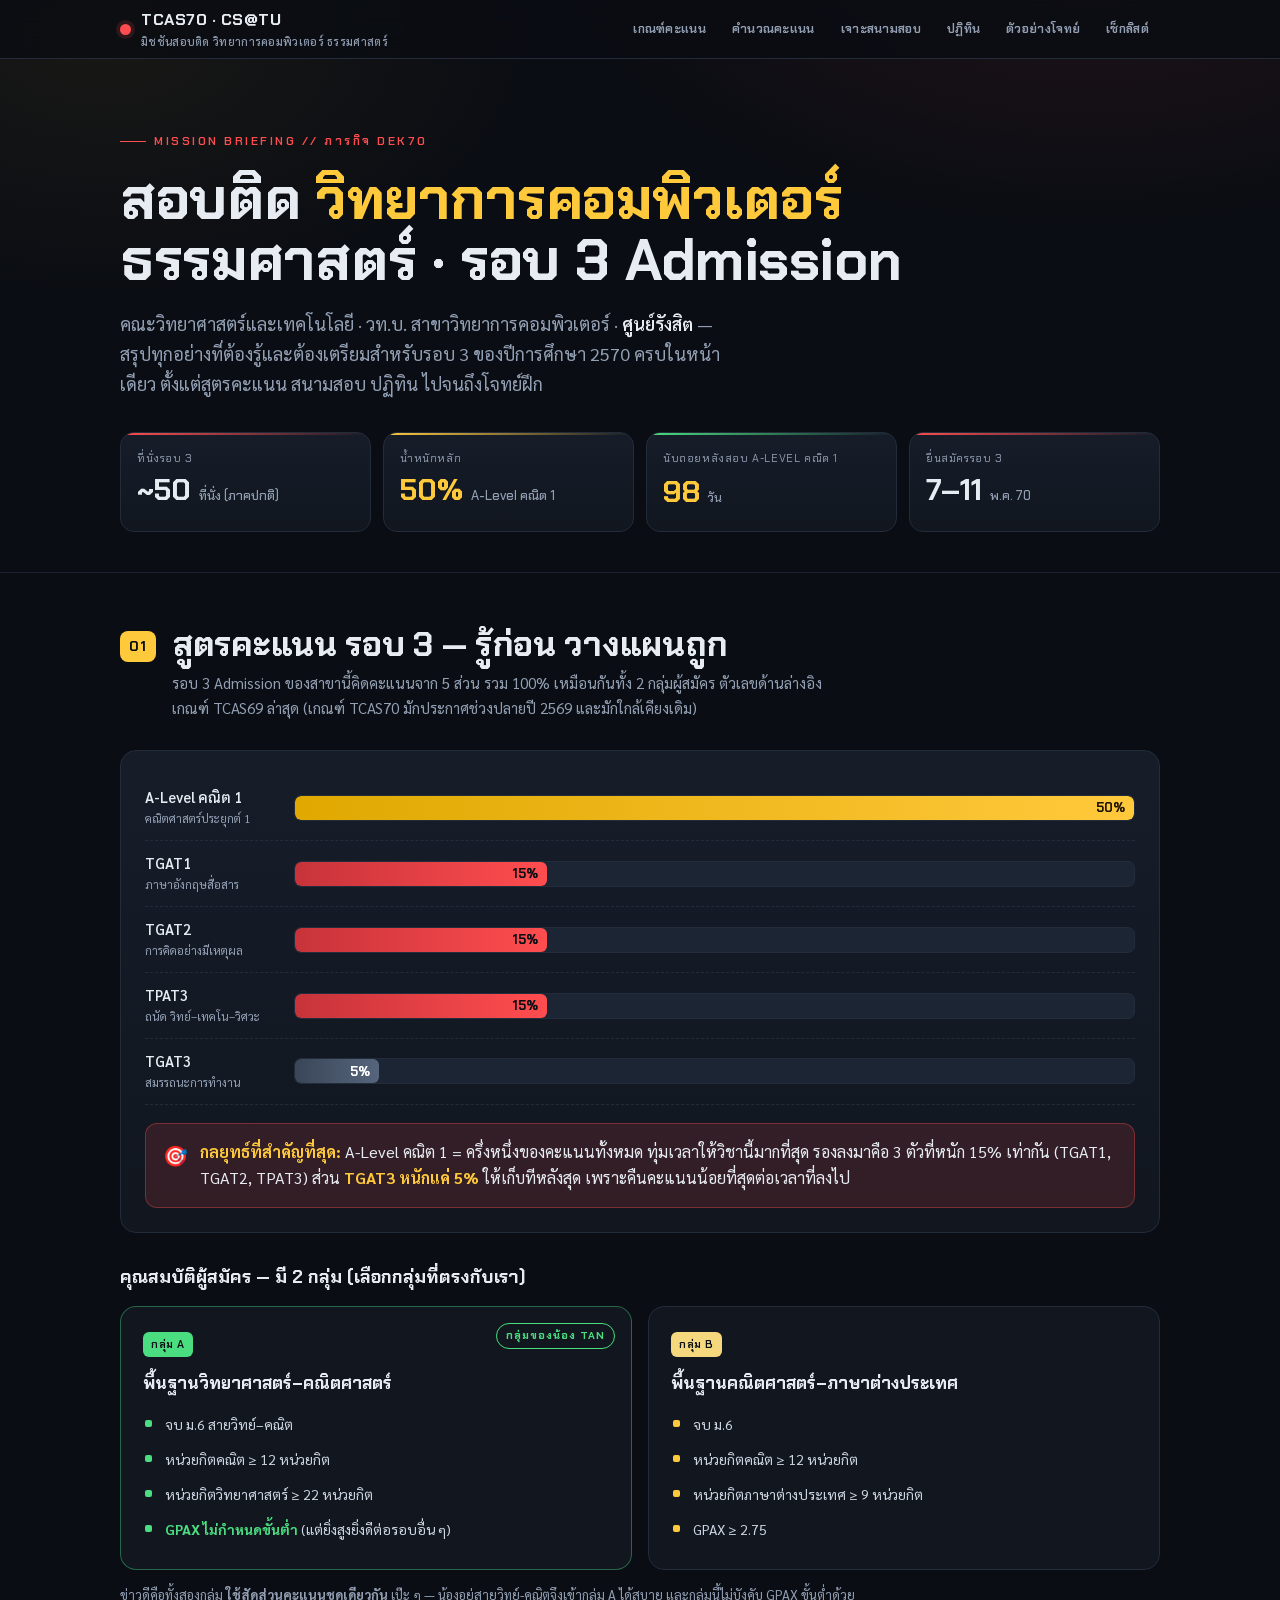
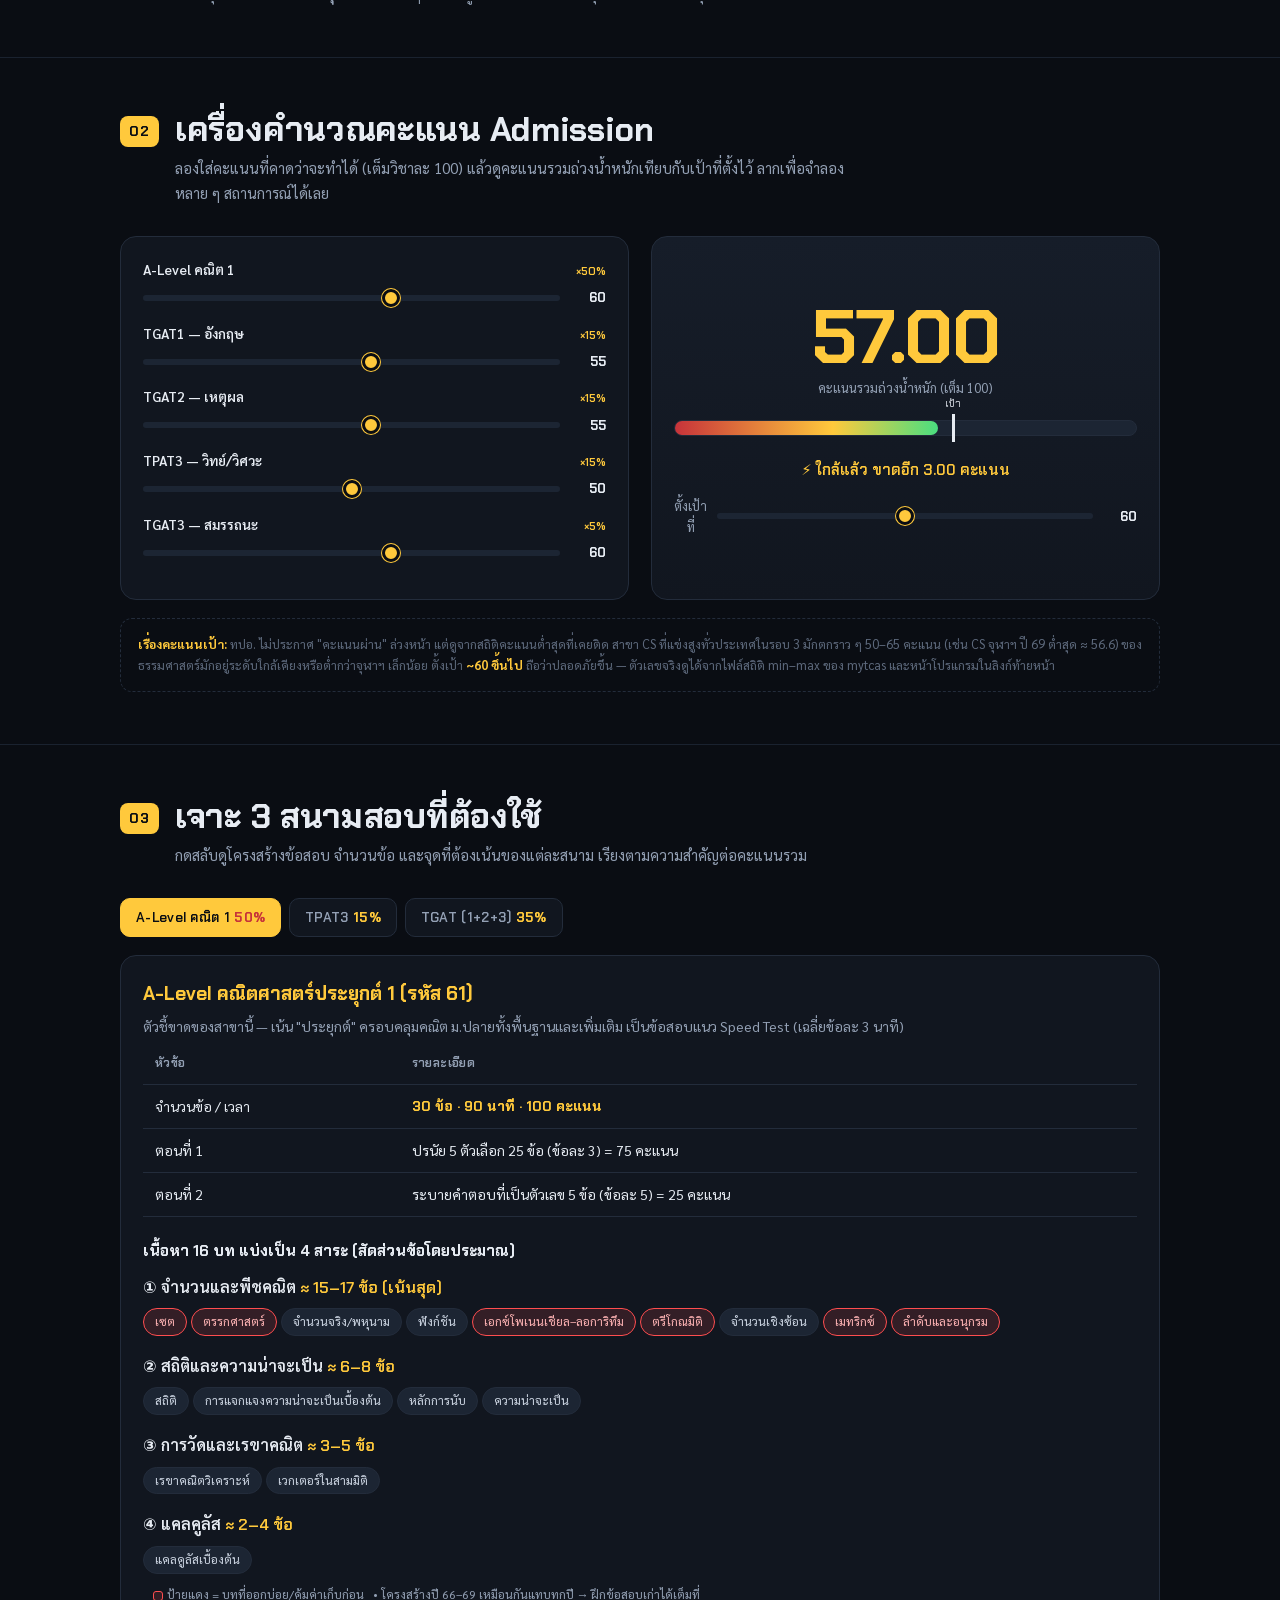
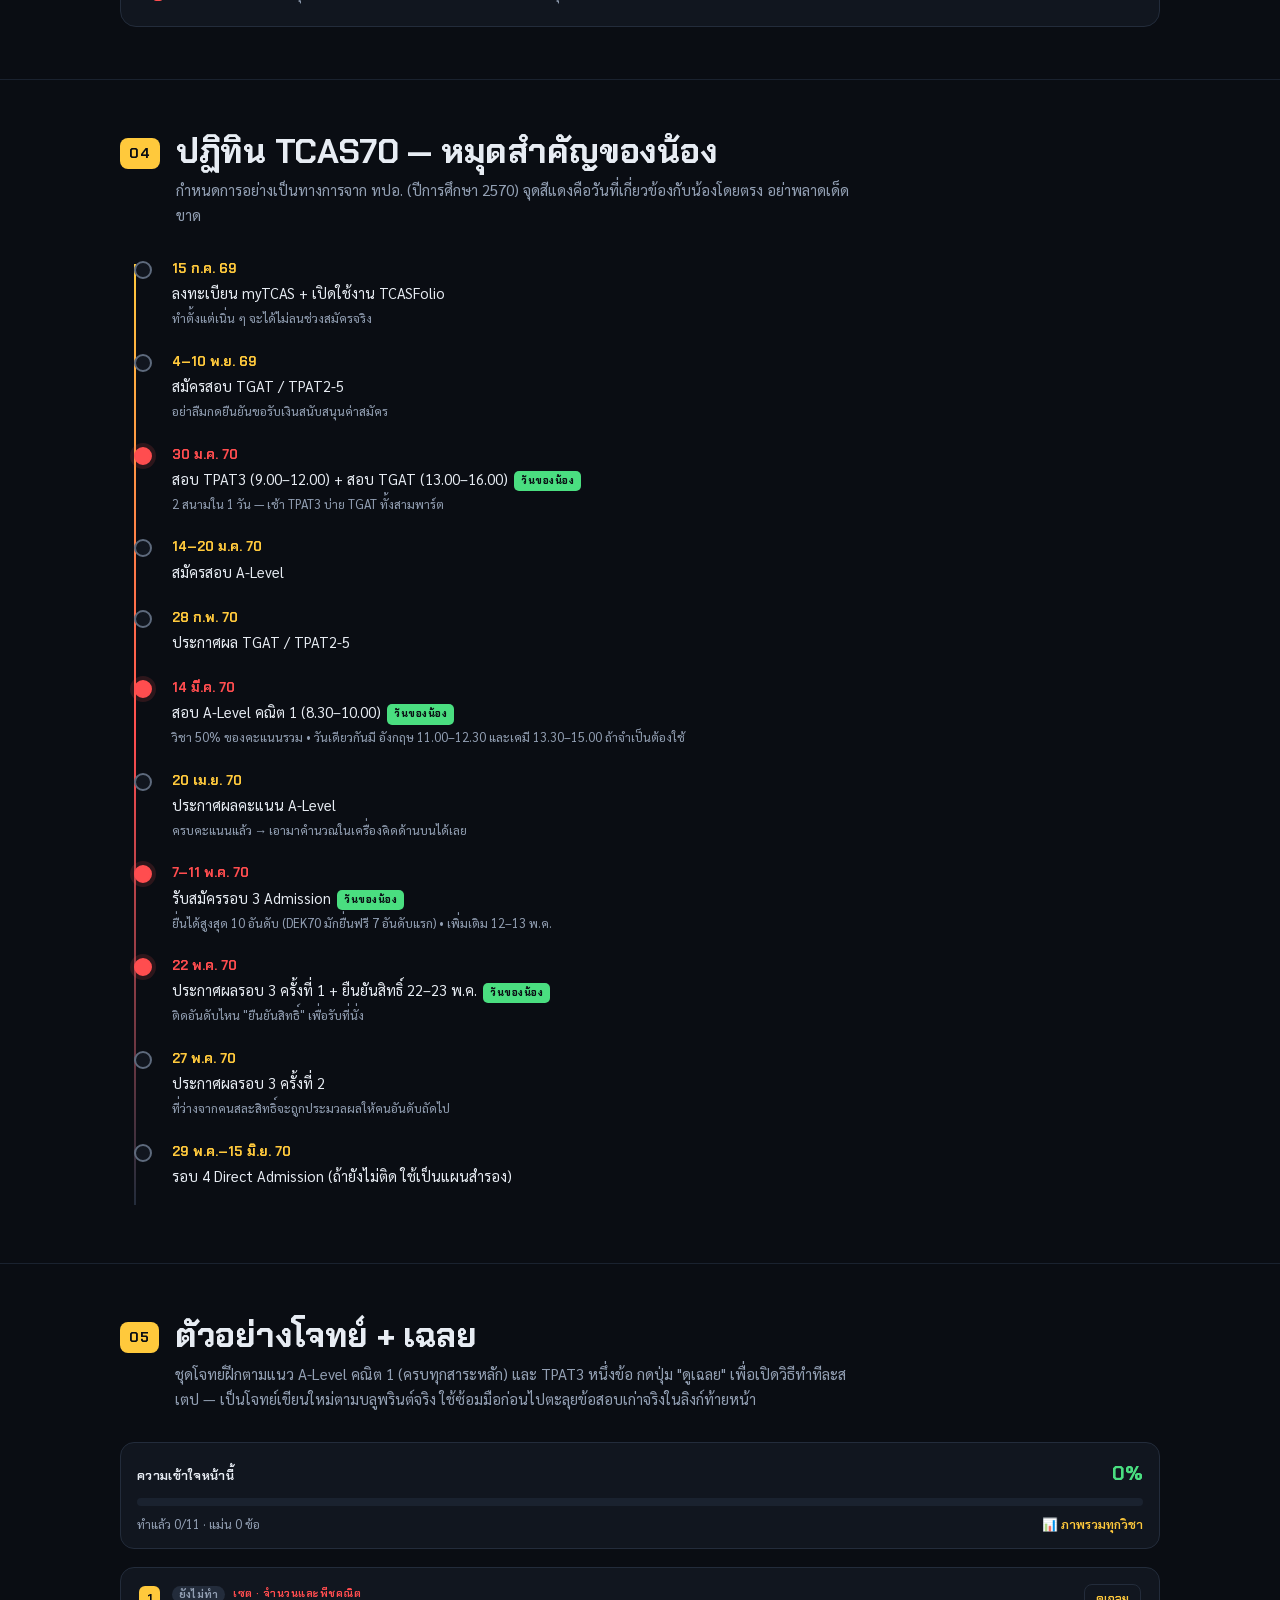
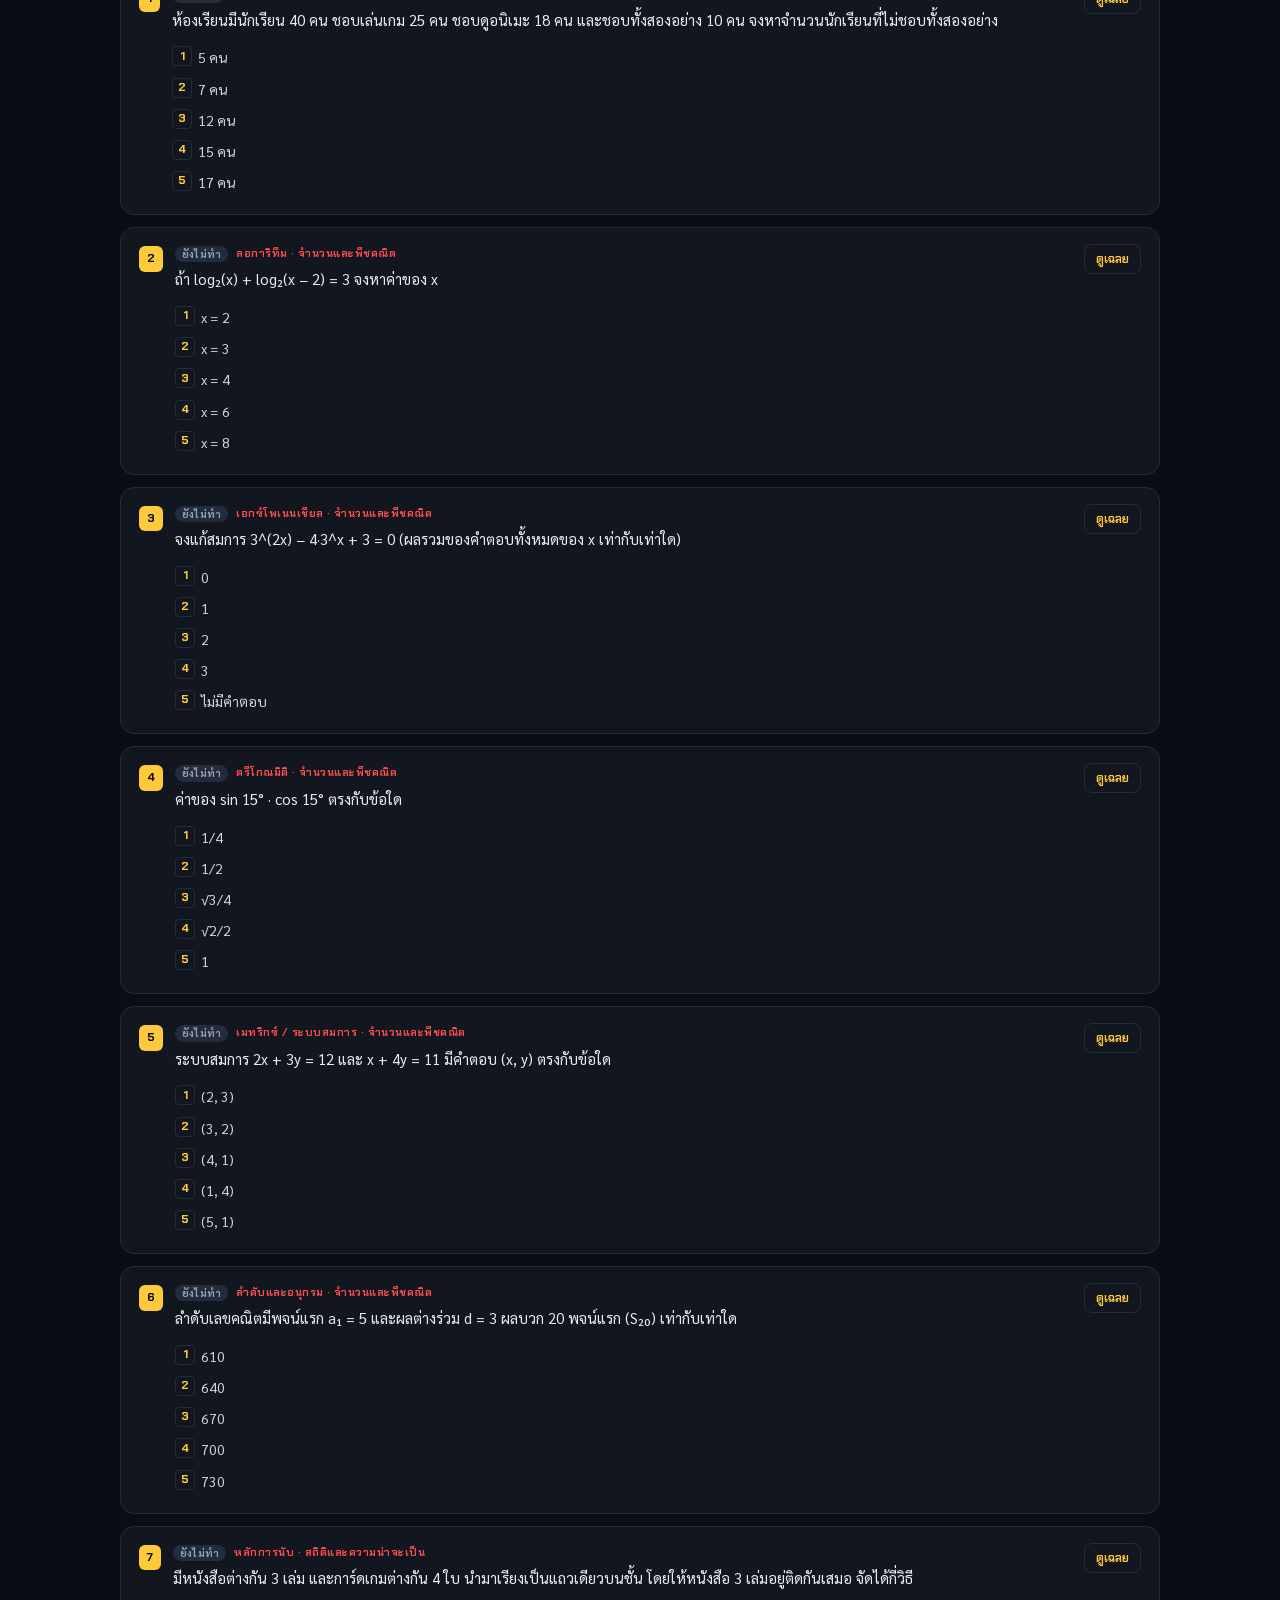
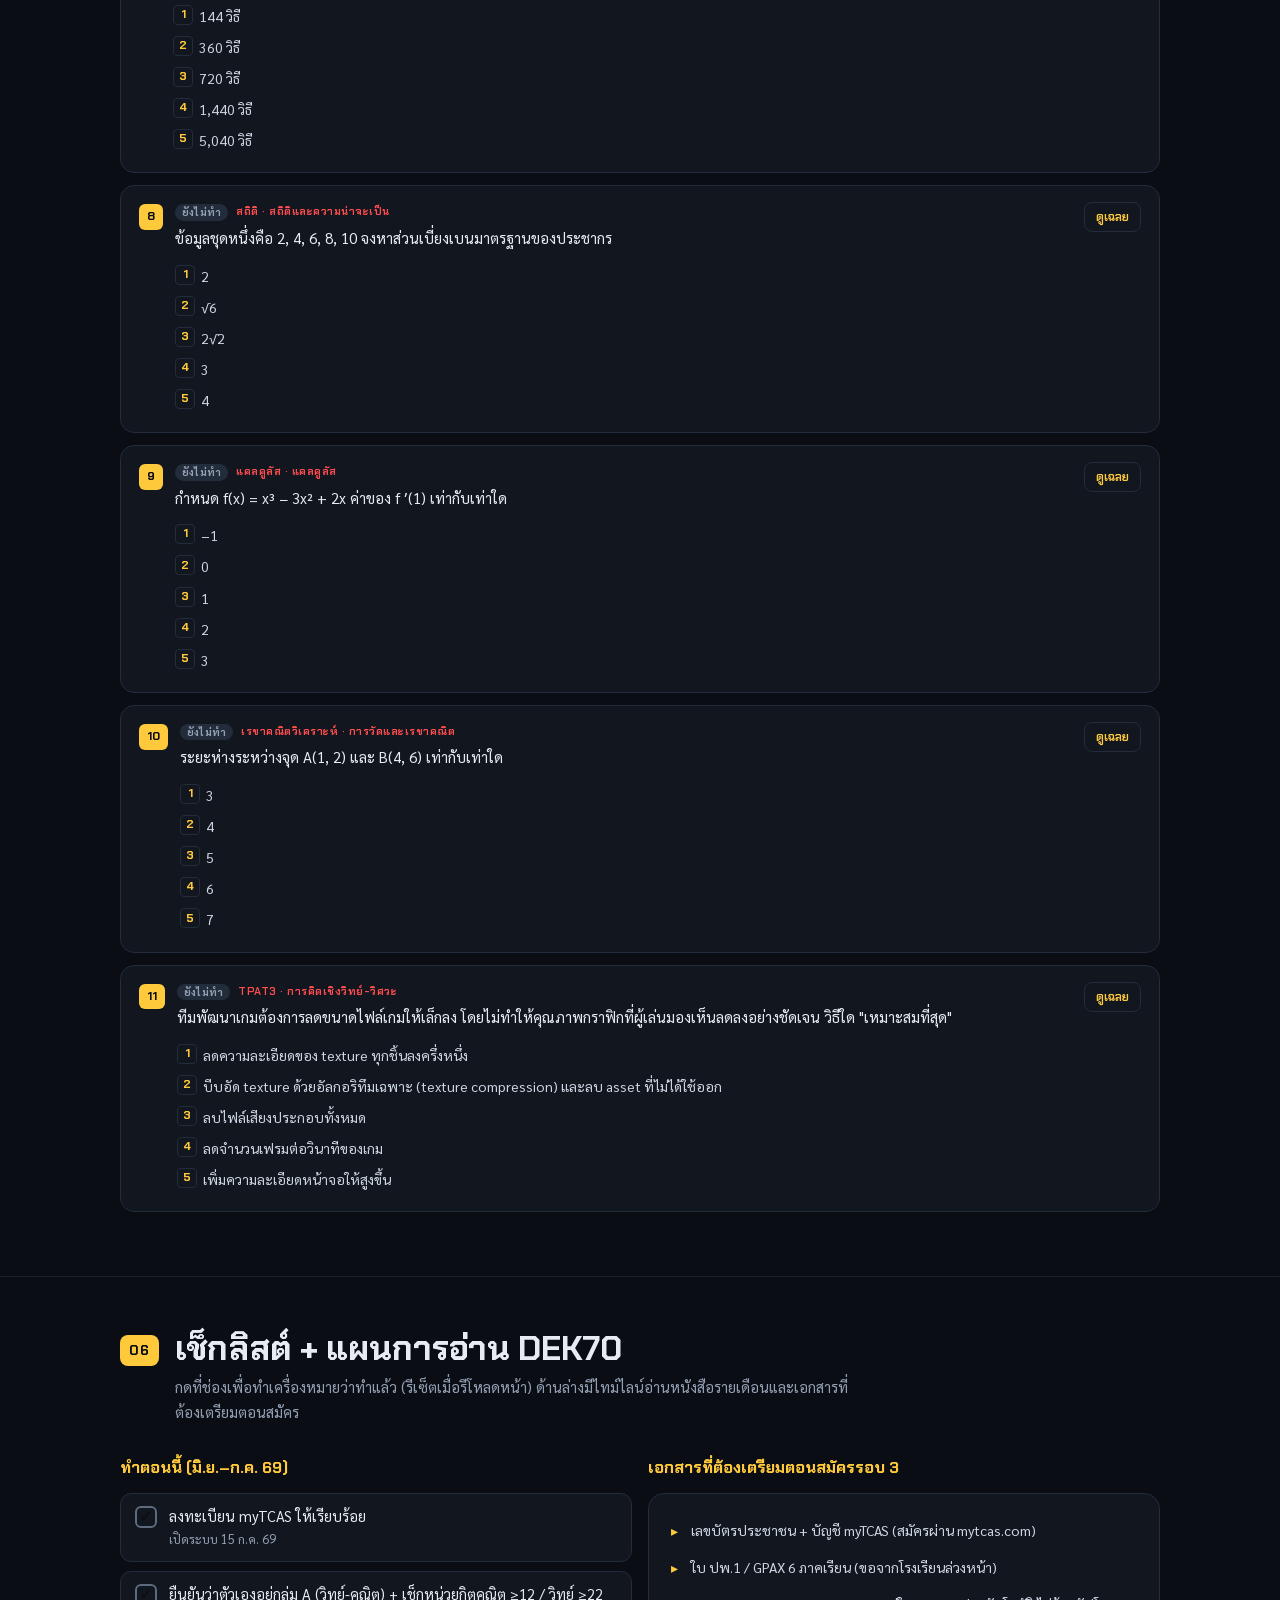
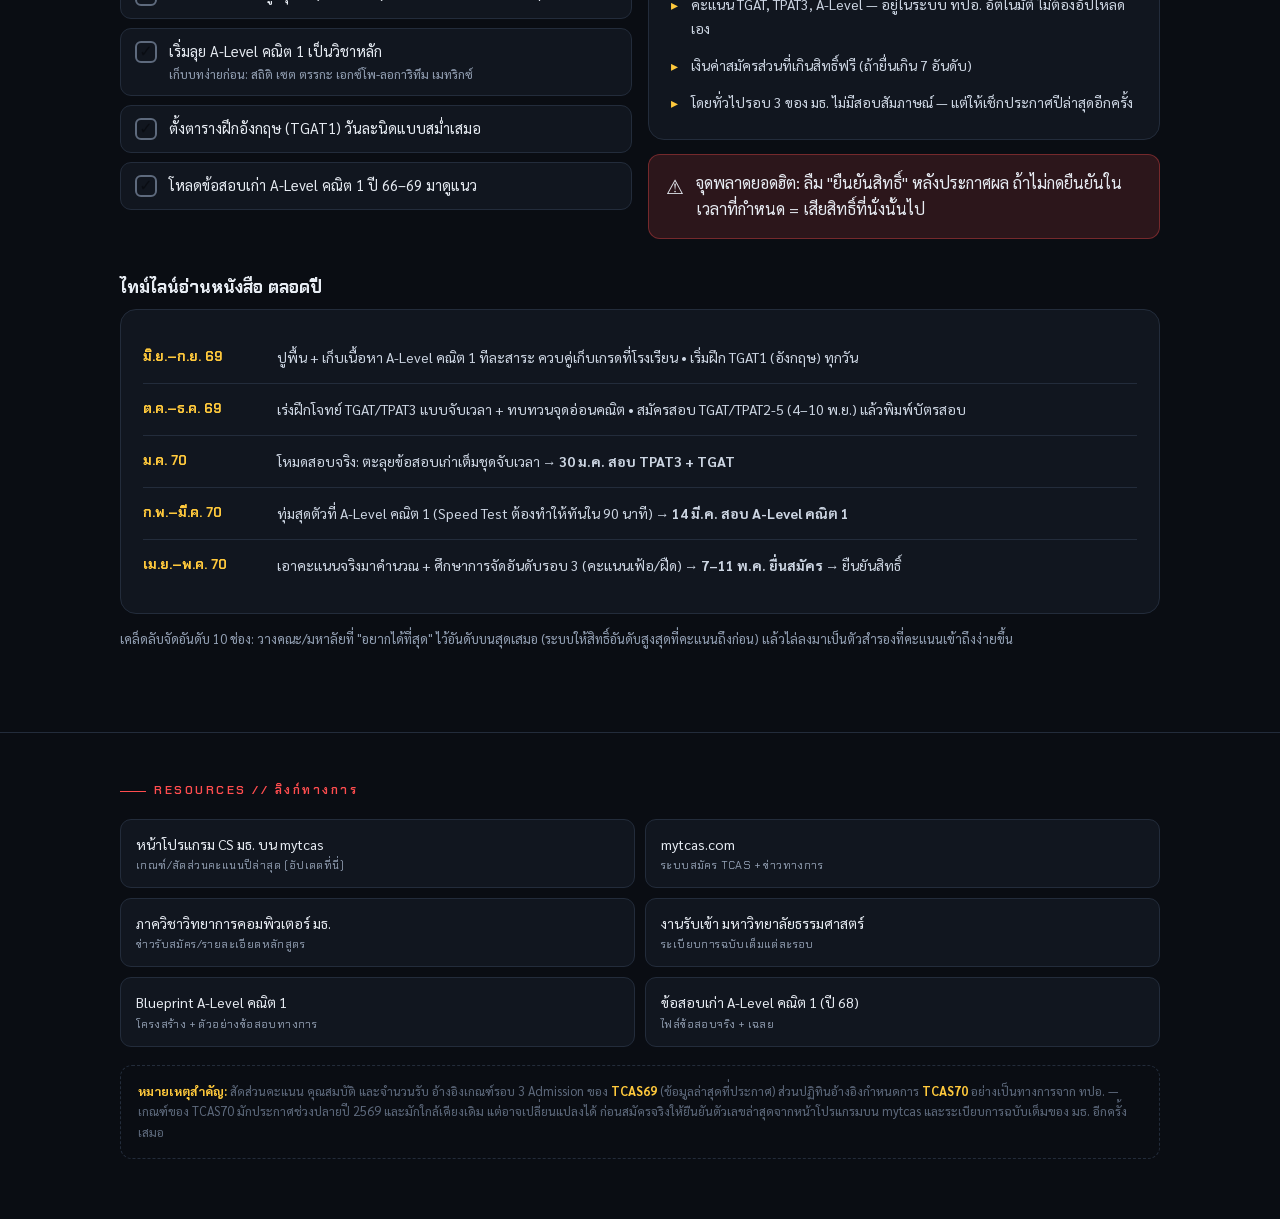
==== commit 2c2b53d0: "Add cross-guide progress tracker (localStorage + spaced repetition + dashboard) - tracker.js / track" ====
--- a/cs.html
+++ b/cs.html
@@ -224,7 +224,7 @@
   }
 </style>
 </head>
-<body>
+<body data-guide-title="วิทยาการคอมพิวเตอร์ (CS)">
 
 <!-- ===== HUD NAV ===== -->
 <header class="hud">
@@ -759,5 +759,6 @@
 
 calc();
 </script>
+  <script defer src="tracker.js"></script>
 </body>
 </html>
